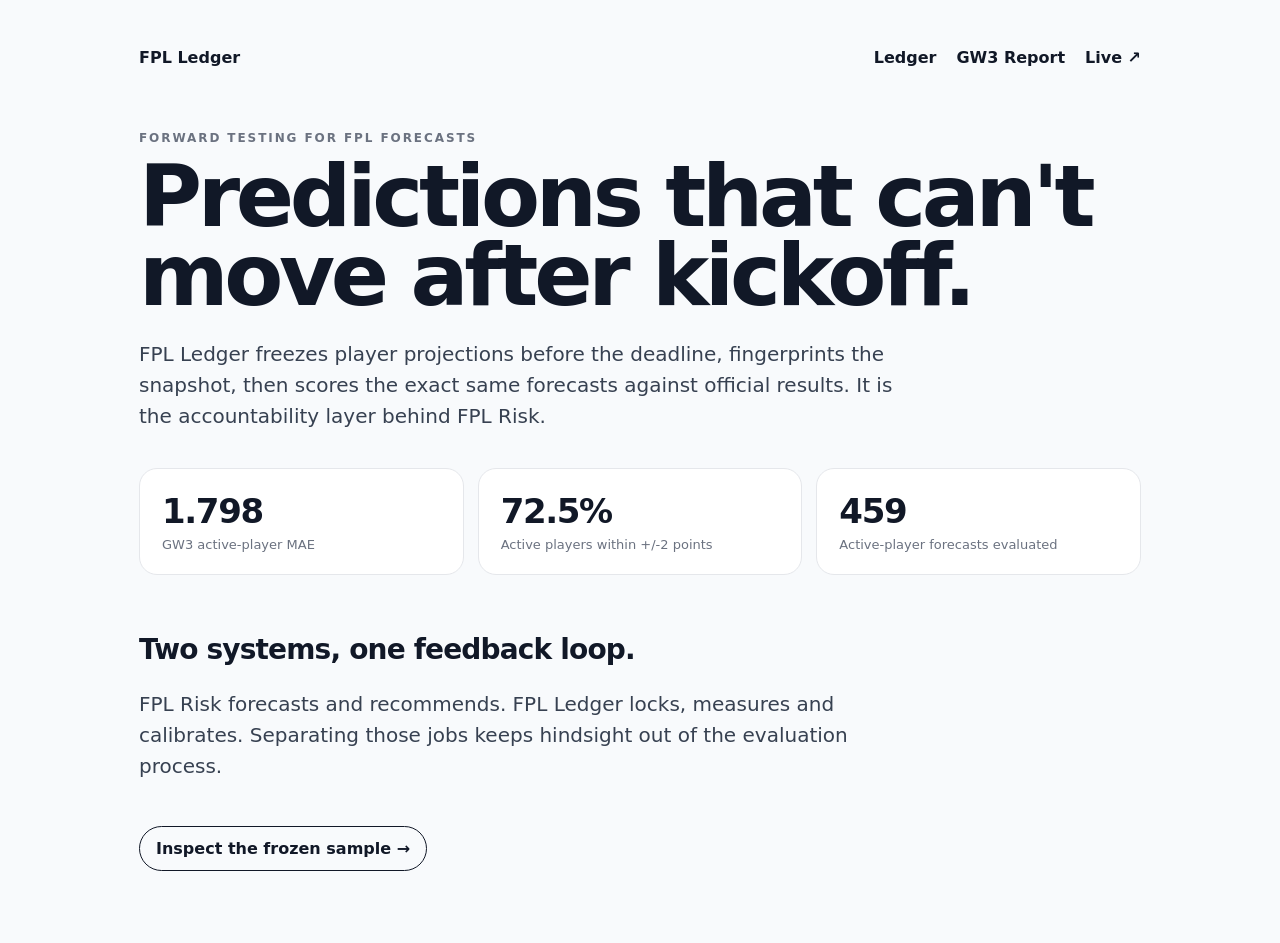
==== index.html @ c40e0dba "Upload FPL Ledger project files" ====
<!doctype html><html lang="en"><head><meta charset="utf-8"><meta name="viewport" content="width=device-width,initial-scale=1"><title>FPL Ledger</title><link rel="stylesheet" href="styles.css"></head><body><main class="wrap"><nav class="nav"><a href="index.html">FPL Ledger</a><div class="links"><a href="ledger.html">Ledger</a><a href="report.html">GW3 Report</a><a href="https://fpl-ledger-azure.vercel.app">Live ↗</a></div></nav><p class="eyebrow">Forward testing for FPL forecasts</p><h1>Predictions that can't move after kickoff.</h1><p class="lead">FPL Ledger freezes player projections before the deadline, fingerprints the snapshot, then scores the exact same forecasts against official results. It is the accountability layer behind FPL Risk.</p><div class="grid"><div class="card"><div class="metric">1.798</div><div class="label">GW3 active-player MAE</div></div><div class="card"><div class="metric">72.5%</div><div class="label">Active players within +/-2 points</div></div><div class="card"><div class="metric">459</div><div class="label">Active-player forecasts evaluated</div></div></div><section class="section"><h2>Two systems, one feedback loop.</h2><p class="lead">FPL Risk forecasts and recommends. FPL Ledger locks, measures and calibrates. Separating those jobs keeps hindsight out of the evaluation process.</p><a class="cta" href="ledger.html">Inspect the frozen sample →</a></section></main></body></html>
---- styles.css ----
:root{font-family:Inter,ui-sans-serif,system-ui,-apple-system,BlinkMacSystemFont,"Segoe UI",sans-serif;color:#111827;background:#f8fafc}*{box-sizing:border-box}body{margin:0}.wrap{max-width:1050px;margin:auto;padding:48px 24px 72px}.nav{display:flex;justify-content:space-between;align-items:center;margin-bottom:64px}.nav a{color:inherit;text-decoration:none;font-weight:700}.links{display:flex;gap:20px}.eyebrow{font-size:12px;letter-spacing:.16em;text-transform:uppercase;color:#6b7280;font-weight:800}h1{font-size:clamp(44px,8vw,86px);line-height:.92;letter-spacing:-.05em;margin:12px 0 24px}.lead{font-size:20px;line-height:1.55;max-width:780px;color:#374151}.grid{display:grid;grid-template-columns:repeat(3,1fr);gap:14px;margin:36px 0}.card{background:#fff;border:1px solid #e5e7eb;border-radius:18px;padding:22px}.metric{font-size:34px;font-weight:800;letter-spacing:-.04em}.label{font-size:13px;color:#6b7280;margin-top:6px}.section{margin-top:58px}h2{font-size:28px;letter-spacing:-.03em}table{width:100%;border-collapse:collapse;background:white;border:1px solid #e5e7eb;border-radius:16px;overflow:hidden}th,td{text-align:left;padding:13px 14px;border-bottom:1px solid #e5e7eb;font-size:14px}th{font-size:12px;text-transform:uppercase;letter-spacing:.08em;color:#6b7280}.pill{display:inline-block;padding:6px 10px;border-radius:999px;background:#eef2ff;font-size:12px;font-weight:700}.cta{display:inline-block;margin-top:24px;padding:12px 16px;border:1px solid #111827;border-radius:999px;color:#111827;text-decoration:none;font-weight:800}.note{color:#6b7280;font-size:13px;line-height:1.5}@media(max-width:720px){.grid{grid-template-columns:1fr}.nav{align-items:flex-start;gap:16px}.links{flex-wrap:wrap;justify-content:flex-end}table{display:block;overflow-x:auto}}
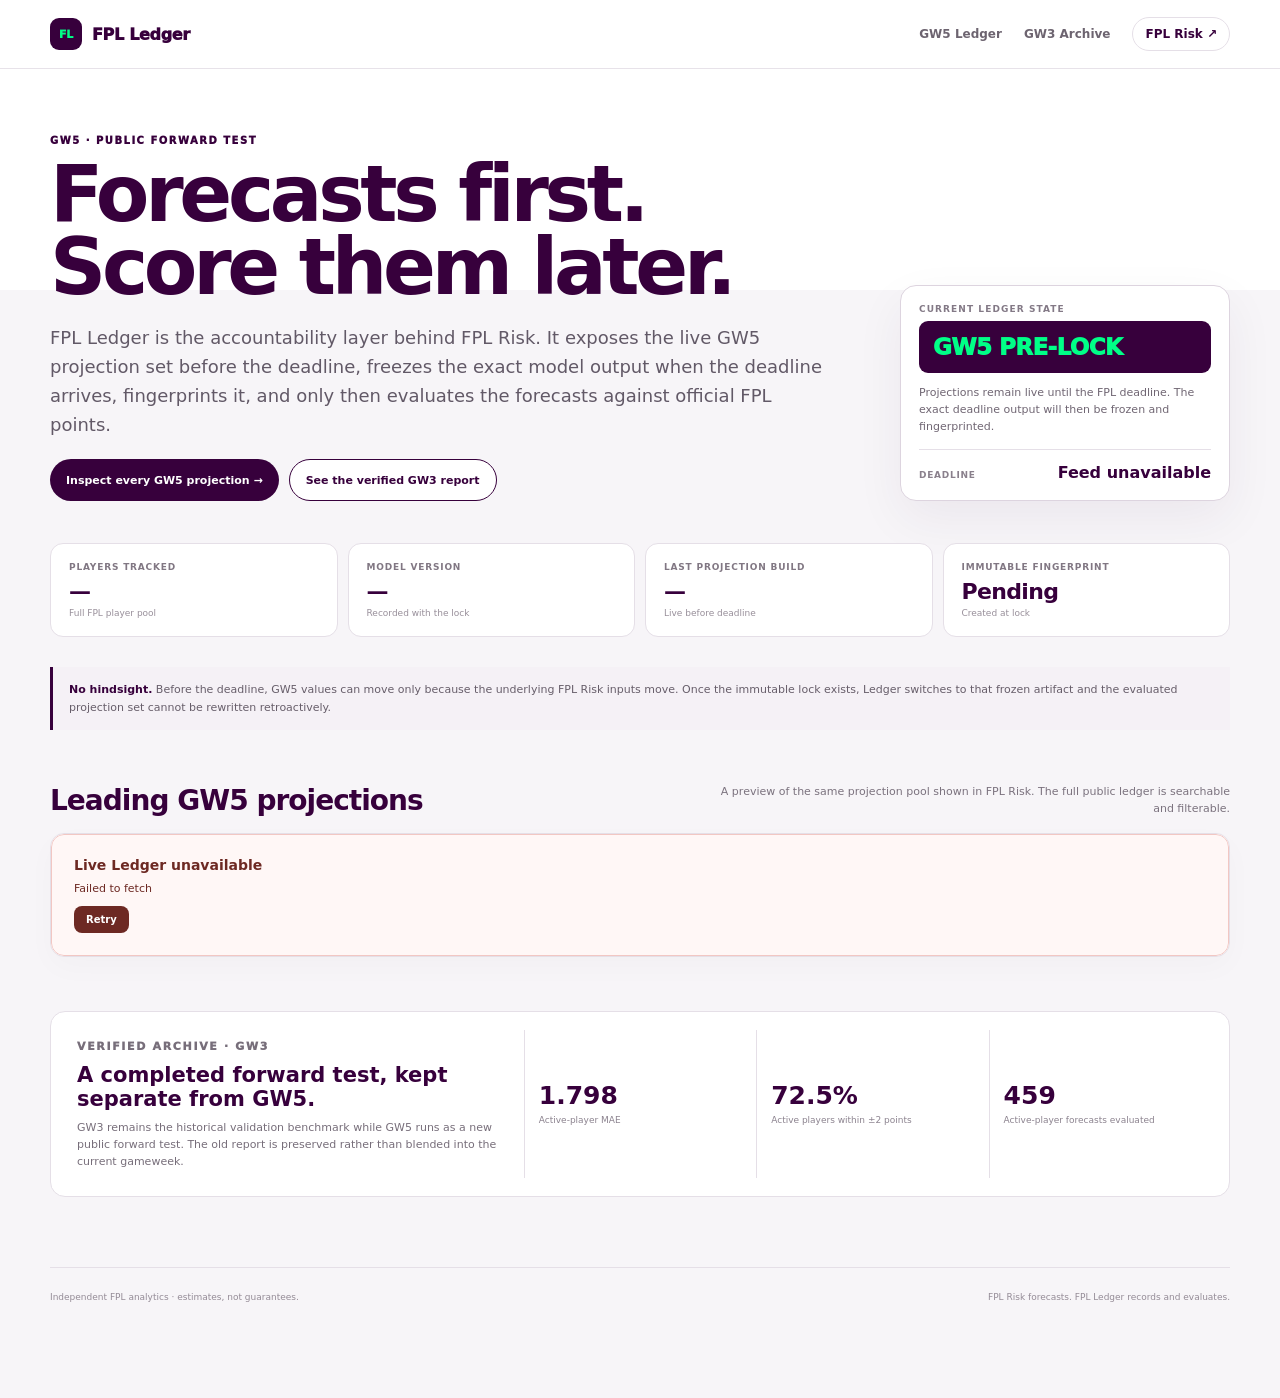
==== commit 62c6cfbb: "Convert Ledger landing page to GW5 pre-lock" ====
--- a/index.html
+++ b/index.html
@@ -1 +1,120 @@
-<!doctype html><html lang="en"><head><meta charset="utf-8"><meta name="viewport" content="width=device-width,initial-scale=1"><title>FPL Ledger</title><link rel="stylesheet" href="styles.css"></head><body><main class="wrap"><nav class="nav"><a href="index.html">FPL Ledger</a><div class="links"><a href="ledger.html">Ledger</a><a href="report.html">GW3 Report</a><a href="https://fpl-ledger-azure.vercel.app">Live ↗</a></div></nav><p class="eyebrow">Forward testing for FPL forecasts</p><h1>Predictions that can't move after kickoff.</h1><p class="lead">FPL Ledger freezes player projections before the deadline, fingerprints the snapshot, then scores the exact same forecasts against official results. It is the accountability layer behind FPL Risk.</p><div class="grid"><div class="card"><div class="metric">1.798</div><div class="label">GW3 active-player MAE</div></div><div class="card"><div class="metric">72.5%</div><div class="label">Active players within +/-2 points</div></div><div class="card"><div class="metric">459</div><div class="label">Active-player forecasts evaluated</div></div></div><section class="section"><h2>Two systems, one feedback loop.</h2><p class="lead">FPL Risk forecasts and recommends. FPL Ledger locks, measures and calibrates. Separating those jobs keeps hindsight out of the evaluation process.</p><a class="cta" href="ledger.html">Inspect the frozen sample →</a></section></main></body></html>
+<!doctype html>
+<html lang="en">
+<head>
+  <meta charset="utf-8">
+  <meta name="viewport" content="width=device-width,initial-scale=1">
+  <meta name="description" content="FPL Ledger freezes FPL Risk projections at the Gameweek deadline, then scores the exact same forecasts against official results.">
+  <title>FPL Ledger — GW5 Forward Test</title>
+  <link rel="stylesheet" href="styles.css">
+</head>
+<body>
+  <header class="navShell">
+    <nav class="nav">
+      <a class="brand" href="/"><span class="brandMark">FL</span><span>FPL Ledger</span></a>
+      <div class="links">
+        <a href="/ledger">GW5 Ledger</a>
+        <a href="/reports/gw3">GW3 Archive</a>
+        <a class="riskLink" href="https://fpl-risk-ui-refresh.vercel.app/">FPL Risk ↗</a>
+      </div>
+    </nav>
+  </header>
+
+  <main class="wrap">
+    <section class="hero">
+      <div>
+        <p class="eyebrow" data-ledger-eyebrow>GW5 · PUBLIC FORWARD TEST</p>
+        <h1>Forecasts first.<br>Score them later.</h1>
+        <p class="lead">FPL Ledger is the accountability layer behind FPL Risk. It exposes the live GW5 projection set before the deadline, freezes the exact model output when the deadline arrives, fingerprints it, and only then evaluates the forecasts against official FPL points.</p>
+        <div class="ctaRow">
+          <a class="cta" href="/ledger">Inspect every GW5 projection →</a>
+          <a class="cta secondary" href="/reports/gw3">See the verified GW3 report</a>
+        </div>
+      </div>
+      <aside class="statusCard">
+        <span class="statusLabel">Current ledger state</span>
+        <strong class="statusBadge" data-ledger-status data-tone="live">GW5 PRE-LOCK</strong>
+        <p data-ledger-detail>Projections remain live until the FPL deadline. The exact deadline output will then be frozen and fingerprinted.</p>
+        <div class="countdown"><span>Deadline</span><strong id="countdown">Loading…</strong></div>
+      </aside>
+    </section>
+
+    <section class="metricGrid" aria-label="GW5 ledger metadata">
+      <article class="metricCard"><span>Players tracked</span><strong id="player-count">—</strong><small>Full FPL player pool</small></article>
+      <article class="metricCard"><span>Model version</span><strong id="model-version">—</strong><small>Recorded with the lock</small></article>
+      <article class="metricCard"><span>Last projection build</span><strong id="generated-at">—</strong><small>Live before deadline</small></article>
+      <article class="metricCard"><span>Immutable fingerprint</span><strong id="fingerprint-state">Pending</strong><small id="fingerprint-note">Created at lock</small></article>
+    </section>
+
+    <div class="noteBox"><strong>No hindsight.</strong> Before the deadline, GW5 values can move only because the underlying FPL Risk inputs move. Once the immutable lock exists, Ledger switches to that frozen artifact and the evaluated projection set cannot be rewritten retroactively.</div>
+
+    <section class="section">
+      <div class="sectionHead">
+        <h2>Leading GW5 projections</h2>
+        <p>A preview of the same projection pool shown in FPL Risk. The full public ledger is searchable and filterable.</p>
+      </div>
+      <div id="preview" class="tableWrap"><div class="loading">Loading the live GW5 projection export…</div></div>
+    </section>
+
+    <section class="section">
+      <div class="archiveCard">
+        <div class="archiveIntro">
+          <p class="eyebrow">VERIFIED ARCHIVE · GW3</p>
+          <h3>A completed forward test, kept separate from GW5.</h3>
+          <p>GW3 remains the historical validation benchmark while GW5 runs as a new public forward test. The old report is preserved rather than blended into the current gameweek.</p>
+        </div>
+        <div class="archiveMetric"><strong>1.798</strong><span>Active-player MAE</span></div>
+        <div class="archiveMetric"><strong>72.5%</strong><span>Active players within ±2 points</span></div>
+        <div class="archiveMetric"><strong>459</strong><span>Active-player forecasts evaluated</span></div>
+      </div>
+    </section>
+
+    <footer class="footer"><span>Independent FPL analytics · estimates, not guarantees.</span><span>FPL Risk forecasts. FPL Ledger records and evaluates.</span></footer>
+  </main>
+
+  <script type="module">
+    import { escapeHtml, formatShortTime, loadCurrentLedger, one, setStatus, setText, timeUntil, topRows, renderError } from './app.js';
+
+    let currentDeadline = null;
+    let currentMode = 'prelock';
+
+    function renderCountdown() {
+      if (!currentDeadline) return;
+      const label = currentMode === 'locked' ? 'Locked' : timeUntil(currentDeadline);
+      setText('#countdown', label);
+    }
+
+    function projectionTable(rows) {
+      const body = rows.map((row) => `
+        <tr>
+          <td class="playerCell"><strong>${escapeHtml(row.name)}</strong><span>${escapeHtml(row.team)}</span></td>
+          <td>${escapeHtml(row.position)}</td>
+          <td>${escapeHtml(row.fixture)}</td>
+          <td class="xPts">${one(row.projected)}</td>
+          <td><span class="pill ${String(row.risk || '').toLowerCase()}">${escapeHtml(row.risk || '—')}</span></td>
+          <td>${escapeHtml(row.confidence || '—')}</td>
+          <td>${Math.round(Number(row.dataQuality || 0))}%</td>
+        </tr>`).join('');
+      return `<table><thead><tr><th>Player</th><th>Pos</th><th>Fixture</th><th>xPts</th><th>Risk</th><th>Confidence</th><th>Data quality</th></tr></thead><tbody>${body}</tbody></table>`;
+    }
+
+    try {
+      const ledger = await loadCurrentLedger();
+      const data = ledger.data;
+      currentMode = ledger.mode;
+      currentDeadline = data.deadlineTime;
+      setStatus(ledger.mode);
+      setText('#player-count', data.playerCount ?? data.rows?.length ?? '—');
+      setText('#model-version', data.modelVersion ?? '—');
+      setText('#generated-at', formatShortTime(data.generatedAt));
+      setText('#fingerprint-state', ledger.mode === 'locked' ? 'Locked' : 'Pending');
+      setText('#fingerprint-note', ledger.contentHash ? `${ledger.contentHash.slice(0, 12)}…` : 'Created at lock');
+      renderCountdown();
+      document.querySelector('#preview').innerHTML = projectionTable(topRows(data, 8));
+      setInterval(renderCountdown, 30000);
+    } catch (error) {
+      renderError('#preview', error instanceof Error ? error.message : 'Unknown data error');
+      setText('#countdown', 'Feed unavailable');
+    }
+  </script>
+</body>
+</html>
--- a/styles.css
+++ b/styles.css
@@ -1 +1 @@
-:root{font-family:Inter,ui-sans-serif,system-ui,-apple-system,BlinkMacSystemFont,"Segoe UI",sans-serif;color:#111827;background:#f8fafc}*{box-sizing:border-box}body{margin:0}.wrap{max-width:1050px;margin:auto;padding:48px 24px 72px}.nav{display:flex;justify-content:space-between;align-items:center;margin-bottom:64px}.nav a{color:inherit;text-decoration:none;font-weight:700}.links{display:flex;gap:20px}.eyebrow{font-size:12px;letter-spacing:.16em;text-transform:uppercase;color:#6b7280;font-weight:800}h1{font-size:clamp(44px,8vw,86px);line-height:.92;letter-spacing:-.05em;margin:12px 0 24px}.lead{font-size:20px;line-height:1.55;max-width:780px;color:#374151}.grid{display:grid;grid-template-columns:repeat(3,1fr);gap:14px;margin:36px 0}.card{background:#fff;border:1px solid #e5e7eb;border-radius:18px;padding:22px}.metric{font-size:34px;font-weight:800;letter-spacing:-.04em}.label{font-size:13px;color:#6b7280;margin-top:6px}.section{margin-top:58px}h2{font-size:28px;letter-spacing:-.03em}table{width:100%;border-collapse:collapse;background:white;border:1px solid #e5e7eb;border-radius:16px;overflow:hidden}th,td{text-align:left;padding:13px 14px;border-bottom:1px solid #e5e7eb;font-size:14px}th{font-size:12px;text-transform:uppercase;letter-spacing:.08em;color:#6b7280}.pill{display:inline-block;padding:6px 10px;border-radius:999px;background:#eef2ff;font-size:12px;font-weight:700}.cta{display:inline-block;margin-top:24px;padding:12px 16px;border:1px solid #111827;border-radius:999px;color:#111827;text-decoration:none;font-weight:800}.note{color:#6b7280;font-size:13px;line-height:1.5}@media(max-width:720px){.grid{grid-template-columns:1fr}.nav{align-items:flex-start;gap:16px}.links{flex-wrap:wrap;justify-content:flex-end}table{display:block;overflow-x:auto}}
+:root{font-family:Inter,ui-sans-serif,system-ui,-apple-system,BlinkMacSystemFont,"Segoe UI",sans-serif;color:#241c25;background:#f7f5f8;--ink:#241c25;--purple:#37003c;--green:#00ff87;--muted:#786f7b;--line:#e5dfe7;--soft:#f3eff5;--white:#fff;--danger:#b42318}*{box-sizing:border-box}html{scroll-behavior:smooth}body{margin:0;background:linear-gradient(180deg,#fff 0,#fff 290px,#f7f5f8 290px);color:var(--ink)}button,input,select{font:inherit}.wrap{width:min(1180px,calc(100% - 40px));margin:0 auto;padding:44px 0 72px}.navShell{position:sticky;top:0;z-index:20;border-bottom:1px solid rgba(229,223,231,.9);background:rgba(255,255,255,.92);backdrop-filter:blur(14px)}.nav{width:min(1180px,calc(100% - 40px));height:68px;margin:0 auto;display:flex;align-items:center;justify-content:space-between;gap:28px}.brand{display:flex;align-items:center;gap:10px;color:var(--purple);text-decoration:none;font-weight:950;letter-spacing:-.02em}.brandMark{display:grid;place-items:center;width:32px;height:32px;border-radius:9px;background:var(--purple);color:var(--green);font-size:11px;font-weight:950}.links{display:flex;align-items:center;gap:22px}.links a{color:#6d6470;text-decoration:none;font-size:12px;font-weight:800}.links a:hover{color:var(--purple)}.links .riskLink{padding:9px 12px;border:1px solid var(--line);border-radius:999px;color:var(--purple);background:#fff}.hero{display:grid;grid-template-columns:minmax(0,1fr) 330px;gap:42px;align-items:end;padding:22px 0 12px}.eyebrow{margin:0;color:var(--purple);font-size:10px;font-weight:950;letter-spacing:.15em;text-transform:uppercase}.hero h1,h1{margin:12px 0 18px;color:var(--purple);font-size:clamp(46px,7vw,78px);line-height:.94;letter-spacing:-.055em}.lead{max-width:780px;margin:0;color:#625967;font-size:18px;line-height:1.62}.statusCard{padding:18px;border:1px solid #ddd4df;border-radius:16px;background:#fff;box-shadow:0 18px 50px rgba(55,0,60,.06)}.statusLabel{display:block;margin-bottom:7px;color:#837986;font-size:9px;font-weight:900;letter-spacing:.12em;text-transform:uppercase}.statusBadge{display:block;padding:13px 14px;border-radius:9px;background:var(--purple);color:var(--green);font-size:23px;font-weight:950;letter-spacing:-.025em}.statusBadge[data-tone="pending"]{background:#fff3cd;color:#6d5100;border:1px solid #f1d77a}.statusBadge[data-tone="locked"]{background:var(--purple);color:#fff}.statusCard p{margin:11px 0 0;color:#706673;font-size:11px;line-height:1.55}.countdown{margin-top:14px;padding-top:13px;border-top:1px solid var(--line);display:flex;justify-content:space-between;gap:10px;align-items:baseline}.countdown span{font-size:9px;color:#8a808c;text-transform:uppercase;font-weight:850;letter-spacing:.08em}.countdown strong{color:var(--purple);font-size:16px}.metricGrid{display:grid;grid-template-columns:repeat(4,minmax(0,1fr));gap:10px;margin:30px 0}.metricCard{padding:18px;border:1px solid var(--line);border-radius:13px;background:#fff}.metricCard span{display:block;color:#817783;font-size:9px;font-weight:850;letter-spacing:.09em;text-transform:uppercase}.metricCard strong{display:block;margin-top:7px;color:var(--purple);font-size:22px;letter-spacing:-.03em}.metricCard small{display:block;margin-top:4px;color:#988f9a;font-size:9px}.section{margin-top:54px}.sectionHead{display:flex;align-items:end;justify-content:space-between;gap:20px;margin-bottom:16px}.sectionHead h2,.section h2{margin:0;color:var(--purple);font-size:28px;letter-spacing:-.035em}.sectionHead p{margin:0;max-width:520px;color:#7b727e;font-size:11px;line-height:1.5;text-align:right}.noteBox{margin:18px 0;padding:14px 16px;border-left:3px solid var(--purple);background:#f5f1f6;color:#675e6a;font-size:11px;line-height:1.6}.noteBox strong{color:var(--purple)}.tableWrap{overflow:auto;border:1px solid var(--line);border-radius:14px;background:#fff;box-shadow:0 10px 30px rgba(55,0,60,.025)}table{width:100%;border-collapse:collapse;min-width:820px}th,td{padding:12px 14px;border-bottom:1px solid #f0ebf1;text-align:left;font-size:12px;vertical-align:middle}th{position:sticky;top:0;z-index:1;background:#faf8fb;color:#7c727f;font-size:9px;font-weight:900;letter-spacing:.08em;text-transform:uppercase}tbody tr:last-child td{border-bottom:0}tbody tr:hover{background:#fcfbfc}.playerCell strong{display:block;color:#2e2530;font-size:12px}.playerCell span{display:block;margin-top:2px;color:#8d8490;font-size:9px}.xPts{color:var(--purple);font-size:18px;font-weight:950;letter-spacing:-.04em}.pill{display:inline-flex;align-items:center;min-height:24px;padding:0 9px;border-radius:999px;background:#f1edf3;color:var(--purple);font-size:9px;font-weight:850}.pill.low{background:#e9fff4;color:#006b3c}.pill.high{background:#fff0f0;color:#9f1d1d}.tools{display:flex;align-items:center;gap:8px;flex-wrap:wrap;margin:18px 0}.tools input,.tools select{height:40px;padding:0 12px;border:1px solid #d9d1db;border-radius:9px;background:#fff;color:#3c323f;outline:none}.tools input{min-width:260px;flex:1}.tools input:focus,.tools select:focus{border-color:var(--purple);box-shadow:0 0 0 3px rgba(55,0,60,.07)}.rowCount{margin-left:auto;color:#8a818c;font-size:10px;font-weight:800}.archiveCard{display:grid;grid-template-columns:1.1fr repeat(3,.55fr);gap:10px;align-items:stretch;padding:18px;border:1px solid var(--line);border-radius:15px;background:#fff}.archiveIntro{padding:8px}.archiveIntro .eyebrow{margin-bottom:8px}.archiveIntro h3{margin:0 0 8px;color:var(--purple);font-size:21px}.archiveIntro p{margin:0;color:#776e7a;font-size:11px;line-height:1.55}.archiveMetric{display:flex;flex-direction:column;justify-content:center;padding:14px;border-left:1px solid var(--line)}.archiveMetric strong{color:var(--purple);font-size:25px}.archiveMetric span{margin-top:4px;color:#8c838f;font-size:9px;line-height:1.35}.ctaRow{display:flex;gap:10px;flex-wrap:wrap;margin-top:20px}.cta{display:inline-flex;align-items:center;justify-content:center;min-height:42px;padding:0 16px;border-radius:999px;background:var(--purple);color:#fff;text-decoration:none;font-size:11px;font-weight:900}.cta.secondary{border:1px solid var(--purple);background:#fff;color:var(--purple)}.loading{padding:44px;text-align:center;color:#817783;font-size:12px}.errorBox{display:flex;flex-direction:column;align-items:flex-start;gap:8px;padding:22px;border:1px solid #f2c7c3;border-radius:13px;background:#fff7f6;color:#6d2923}.errorBox strong{font-size:14px}.errorBox span{font-size:11px;line-height:1.5}.errorBox button{padding:8px 12px;border:0;border-radius:8px;background:#6d2923;color:#fff;cursor:pointer;font-size:10px;font-weight:850}.integrity{display:flex;gap:14px;align-items:center;justify-content:space-between;margin-top:14px;padding:13px 15px;border:1px dashed #d9d0db;border-radius:11px;background:#fff;color:#746b77;font-size:10px}.integrity code{max-width:60%;overflow:hidden;text-overflow:ellipsis;white-space:nowrap;color:var(--purple);font-size:9px}.footer{margin-top:70px;padding:24px 0;border-top:1px solid var(--line);display:flex;justify-content:space-between;gap:20px;color:#948b96;font-size:9px}.footer a{color:#746b77}.reportHero{padding:26px 0 4px}.reportHero h1{font-size:clamp(44px,6vw,68px)}.reportGrid{display:grid;grid-template-columns:repeat(3,1fr);gap:10px;margin:28px 0}.reportCard{padding:20px;border:1px solid var(--line);border-radius:13px;background:#fff}.reportCard strong{display:block;color:var(--purple);font-size:30px}.reportCard span{display:block;margin-top:4px;color:#837a86;font-size:10px}.positive{color:#007844}.negative{color:#a02525}@media(max-width:900px){.hero{grid-template-columns:1fr}.statusCard{max-width:520px}.metricGrid{grid-template-columns:repeat(2,1fr)}.archiveCard{grid-template-columns:1fr 1fr}.archiveIntro{grid-column:1/-1}.archiveMetric{border-left:0;border-top:1px solid var(--line)}.archiveMetric:last-child{grid-column:1/-1}.reportGrid{grid-template-columns:1fr 1fr}}@media(max-width:650px){body{background:#f8f6f9}.wrap,.nav{width:min(100% - 28px,1180px)}.wrap{padding-top:30px}.nav{height:62px}.links a:not(.riskLink){display:none}.hero{padding-top:8px;gap:24px}.hero h1,h1{font-size:44px}.lead{font-size:15px}.metricGrid,.reportGrid{grid-template-columns:1fr 1fr}.metricCard strong{font-size:19px}.section{margin-top:42px}.sectionHead{align-items:flex-start;flex-direction:column}.sectionHead p{text-align:left}.tools{align-items:stretch}.tools input,.tools select{width:100%;min-width:0}.rowCount{width:100%;margin:2px 0 0}.archiveCard{grid-template-columns:1fr}.archiveIntro,.archiveMetric:last-child{grid-column:auto}.integrity{align-items:flex-start;flex-direction:column}.integrity code{max-width:100%;width:100%}.footer{flex-direction:column}.statusBadge{font-size:20px}}@media(prefers-reduced-motion:reduce){html{scroll-behavior:auto}}
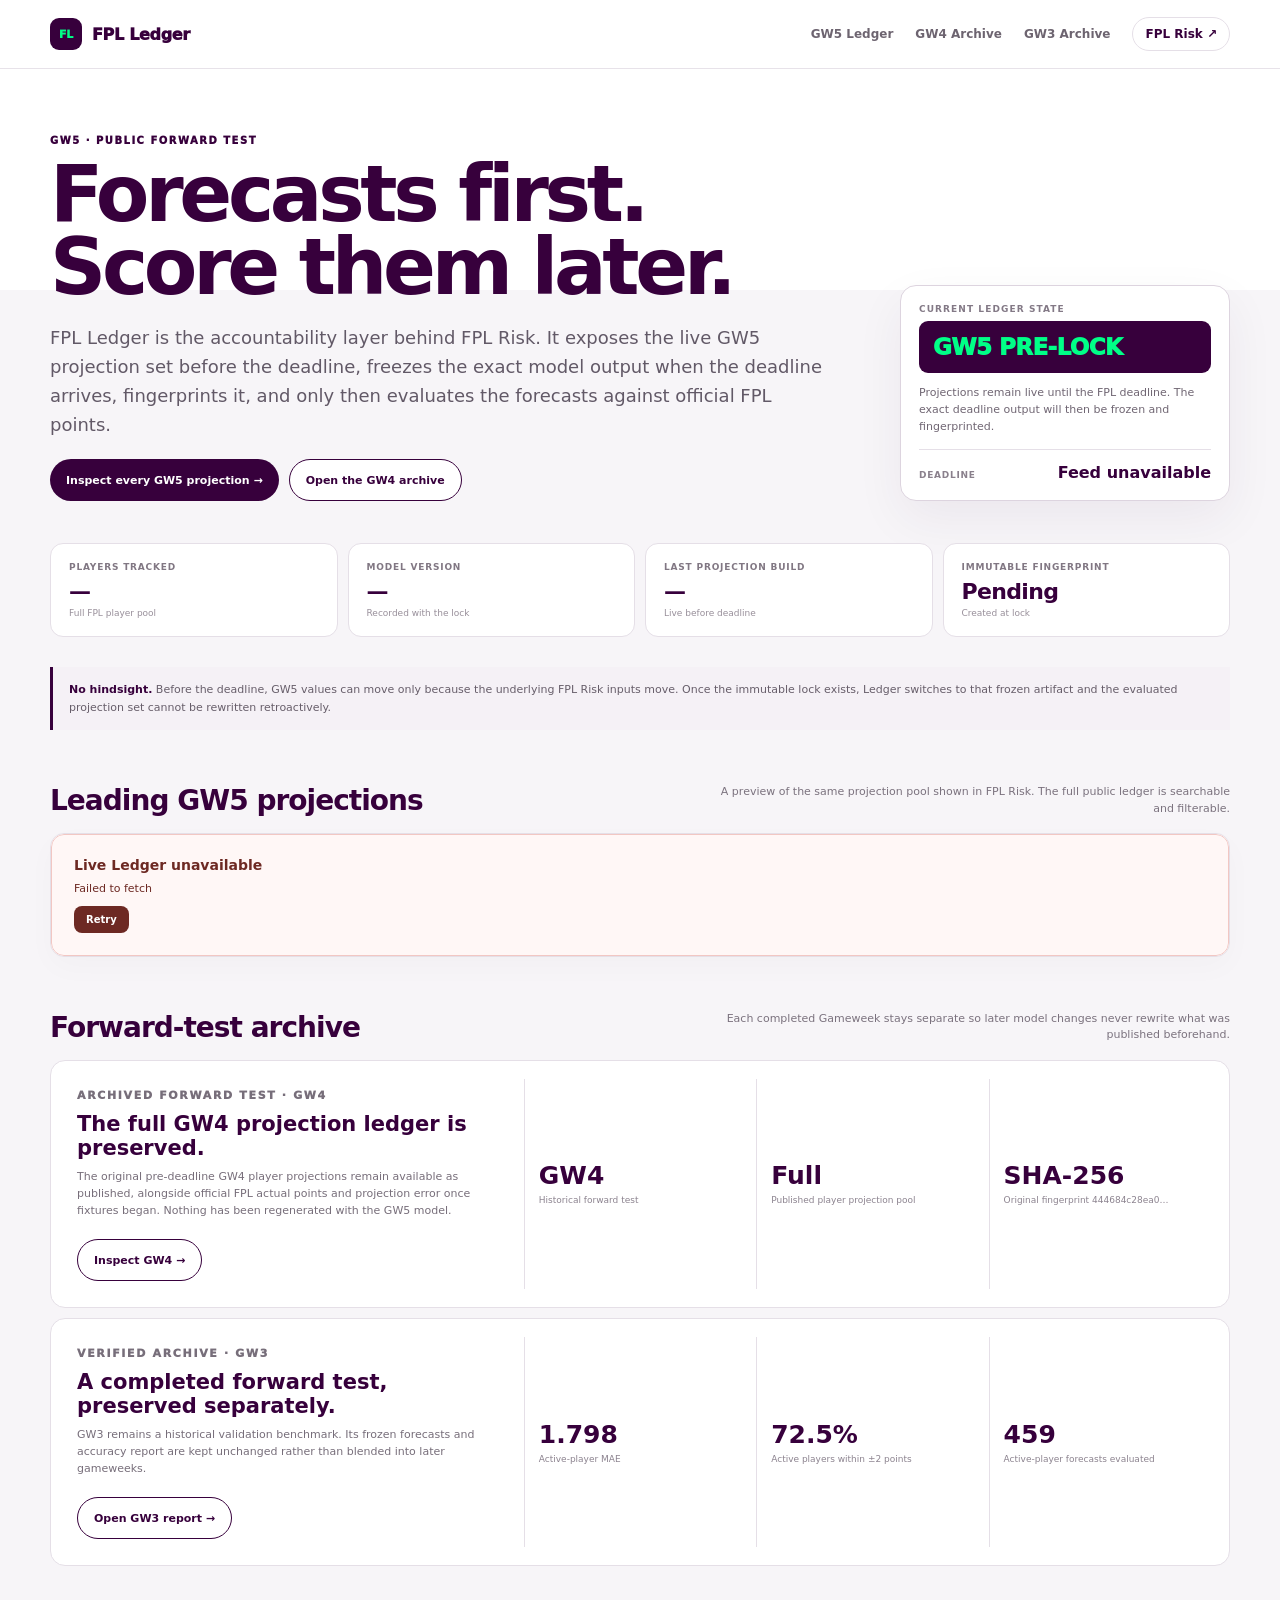
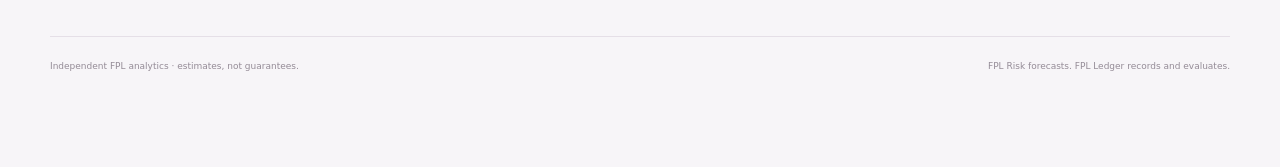
==== commit b733fca7: "Add GW4 to the Ledger archive" ====
--- a/index.html
+++ b/index.html
@@ -13,6 +13,7 @@
       <a class="brand" href="/"><span class="brandMark">FL</span><span>FPL Ledger</span></a>
       <div class="links">
         <a href="/ledger">GW5 Ledger</a>
+        <a href="/reports/gw4">GW4 Archive</a>
         <a href="/reports/gw3">GW3 Archive</a>
         <a class="riskLink" href="https://fpl-risk-ui-refresh.vercel.app/">FPL Risk ↗</a>
       </div>
@@ -27,7 +28,7 @@
         <p class="lead">FPL Ledger is the accountability layer behind FPL Risk. It exposes the live GW5 projection set before the deadline, freezes the exact model output when the deadline arrives, fingerprints it, and only then evaluates the forecasts against official FPL points.</p>
         <div class="ctaRow">
           <a class="cta" href="/ledger">Inspect every GW5 projection →</a>
-          <a class="cta secondary" href="/reports/gw3">See the verified GW3 report</a>
+          <a class="cta secondary" href="/reports/gw4">Open the GW4 archive</a>
         </div>
       </div>
       <aside class="statusCard">
@@ -56,11 +57,29 @@
     </section>
 
     <section class="section">
+      <div class="sectionHead">
+        <h2>Forward-test archive</h2>
+        <p>Each completed Gameweek stays separate so later model changes never rewrite what was published beforehand.</p>
+      </div>
+
       <div class="archiveCard">
         <div class="archiveIntro">
+          <p class="eyebrow">ARCHIVED FORWARD TEST · GW4</p>
+          <h3>The full GW4 projection ledger is preserved.</h3>
+          <p>The original pre-deadline GW4 player projections remain available as published, alongside official FPL actual points and projection error once fixtures began. Nothing has been regenerated with the GW5 model.</p>
+          <div class="ctaRow"><a class="cta secondary" href="/reports/gw4">Inspect GW4 →</a></div>
+        </div>
+        <div class="archiveMetric"><strong>GW4</strong><span>Historical forward test</span></div>
+        <div class="archiveMetric"><strong>Full</strong><span>Published player projection pool</span></div>
+        <div class="archiveMetric"><strong>SHA-256</strong><span>Original fingerprint 444684c28ea0…</span></div>
+      </div>
+
+      <div class="archiveCard" style="margin-top:10px">
+        <div class="archiveIntro">
           <p class="eyebrow">VERIFIED ARCHIVE · GW3</p>
-          <h3>A completed forward test, kept separate from GW5.</h3>
-          <p>GW3 remains the historical validation benchmark while GW5 runs as a new public forward test. The old report is preserved rather than blended into the current gameweek.</p>
+          <h3>A completed forward test, preserved separately.</h3>
+          <p>GW3 remains a historical validation benchmark. Its frozen forecasts and accuracy report are kept unchanged rather than blended into later gameweeks.</p>
+          <div class="ctaRow"><a class="cta secondary" href="/reports/gw3">Open GW3 report →</a></div>
         </div>
         <div class="archiveMetric"><strong>1.798</strong><span>Active-player MAE</span></div>
         <div class="archiveMetric"><strong>72.5%</strong><span>Active players within ±2 points</span></div>
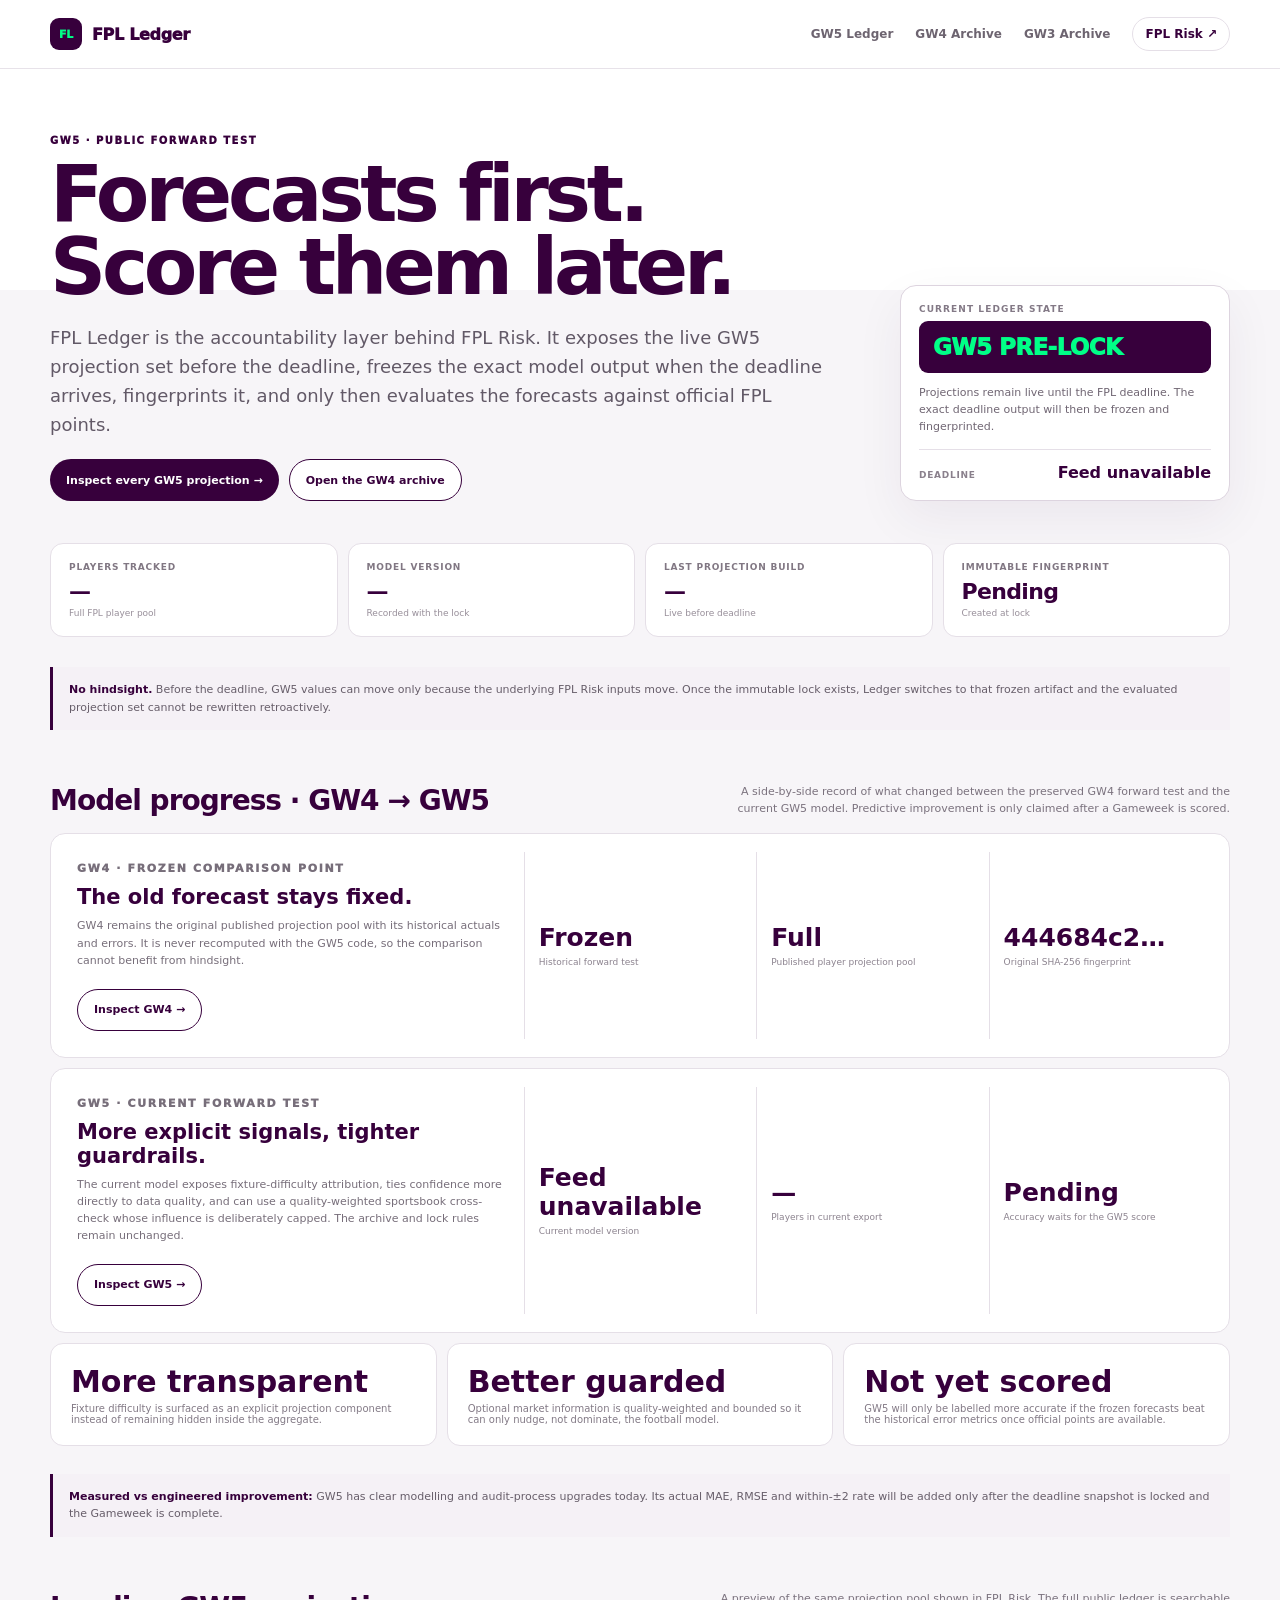
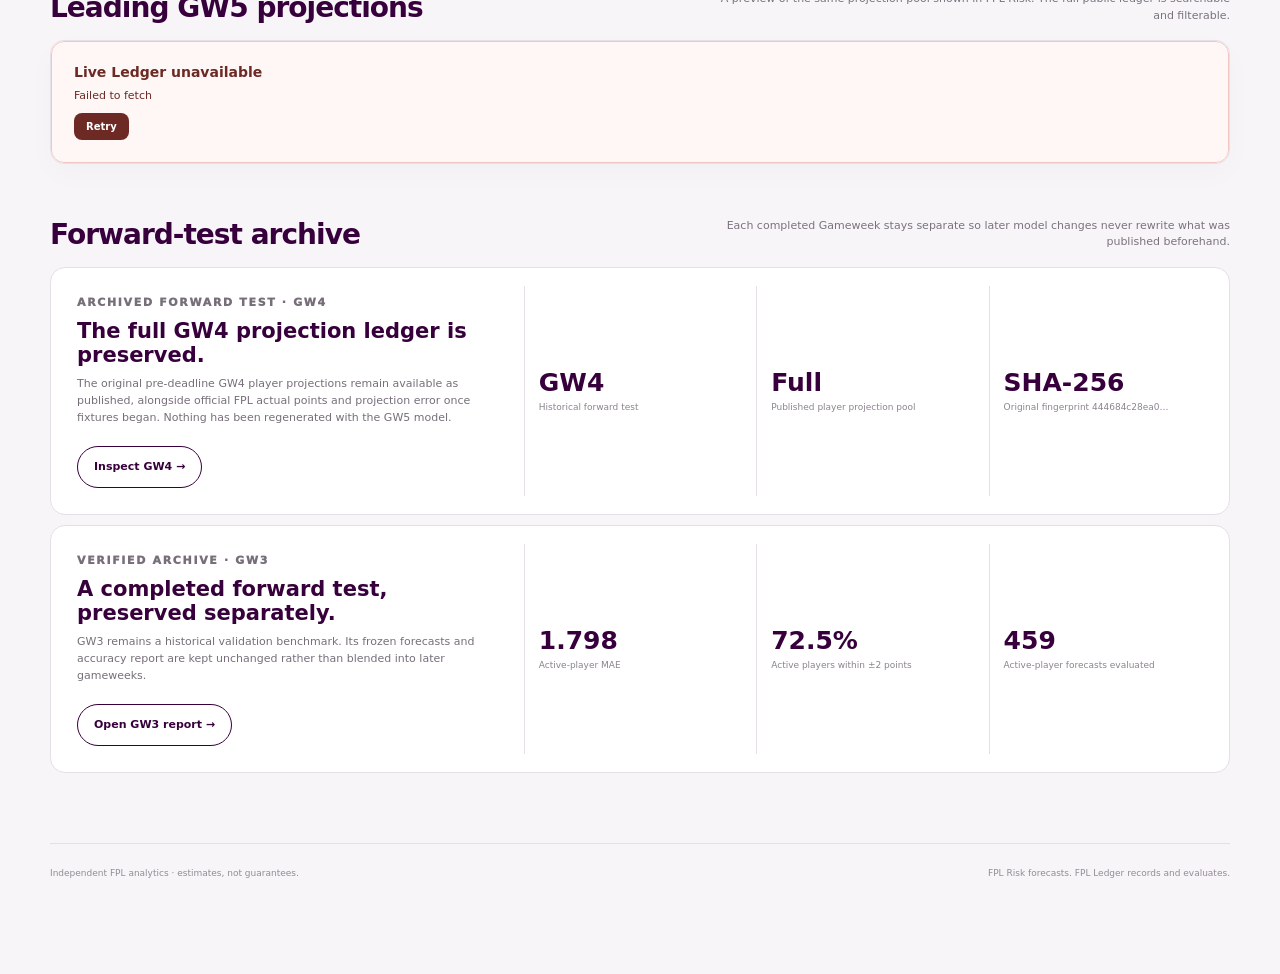
==== commit 7007dab9: "Show GW4 to GW5 model progress on the Ledger" ====
--- a/index.html
+++ b/index.html
@@ -47,6 +47,45 @@
     </section>
 
     <div class="noteBox"><strong>No hindsight.</strong> Before the deadline, GW5 values can move only because the underlying FPL Risk inputs move. Once the immutable lock exists, Ledger switches to that frozen artifact and the evaluated projection set cannot be rewritten retroactively.</div>
+
+    <section class="section">
+      <div class="sectionHead">
+        <h2>Model progress · GW4 → GW5</h2>
+        <p>A side-by-side record of what changed between the preserved GW4 forward test and the current GW5 model. Predictive improvement is only claimed after a Gameweek is scored.</p>
+      </div>
+
+      <div class="archiveCard">
+        <div class="archiveIntro">
+          <p class="eyebrow">GW4 · FROZEN COMPARISON POINT</p>
+          <h3>The old forecast stays fixed.</h3>
+          <p>GW4 remains the original published projection pool with its historical actuals and errors. It is never recomputed with the GW5 code, so the comparison cannot benefit from hindsight.</p>
+          <div class="ctaRow"><a class="cta secondary" href="/reports/gw4">Inspect GW4 →</a></div>
+        </div>
+        <div class="archiveMetric"><strong>Frozen</strong><span>Historical forward test</span></div>
+        <div class="archiveMetric"><strong>Full</strong><span>Published player projection pool</span></div>
+        <div class="archiveMetric"><strong>444684c2…</strong><span>Original SHA-256 fingerprint</span></div>
+      </div>
+
+      <div class="archiveCard" style="margin-top:10px">
+        <div class="archiveIntro">
+          <p class="eyebrow">GW5 · CURRENT FORWARD TEST</p>
+          <h3>More explicit signals, tighter guardrails.</h3>
+          <p>The current model exposes fixture-difficulty attribution, ties confidence more directly to data quality, and can use a quality-weighted sportsbook cross-check whose influence is deliberately capped. The archive and lock rules remain unchanged.</p>
+          <div class="ctaRow"><a class="cta secondary" href="/ledger">Inspect GW5 →</a></div>
+        </div>
+        <div class="archiveMetric"><strong id="progress-model-version">—</strong><span>Current model version</span></div>
+        <div class="archiveMetric"><strong id="progress-player-count">—</strong><span>Players in current export</span></div>
+        <div class="archiveMetric"><strong>Pending</strong><span>Accuracy waits for the GW5 score</span></div>
+      </div>
+
+      <div class="reportGrid" style="margin-top:10px">
+        <article class="reportCard"><strong class="positive">More transparent</strong><span>Fixture difficulty is surfaced as an explicit projection component instead of remaining hidden inside the aggregate.</span></article>
+        <article class="reportCard"><strong class="positive">Better guarded</strong><span>Optional market information is quality-weighted and bounded so it can only nudge, not dominate, the football model.</span></article>
+        <article class="reportCard"><strong>Not yet scored</strong><span>GW5 will only be labelled more accurate if the frozen forecasts beat the historical error metrics once official points are available.</span></article>
+      </div>
+
+      <div class="noteBox"><strong>Measured vs engineered improvement:</strong> GW5 has clear modelling and audit-process upgrades today. Its actual MAE, RMSE and within-±2 rate will be added only after the deadline snapshot is locked and the Gameweek is complete.</div>
+    </section>
 
     <section class="section">
       <div class="sectionHead">
@@ -127,12 +166,16 @@
       setText('#generated-at', formatShortTime(data.generatedAt));
       setText('#fingerprint-state', ledger.mode === 'locked' ? 'Locked' : 'Pending');
       setText('#fingerprint-note', ledger.contentHash ? `${ledger.contentHash.slice(0, 12)}…` : 'Created at lock');
+      setText('#progress-model-version', data.modelVersion ?? '—');
+      setText('#progress-player-count', data.playerCount ?? data.rows?.length ?? '—');
       renderCountdown();
       document.querySelector('#preview').innerHTML = projectionTable(topRows(data, 8));
       setInterval(renderCountdown, 30000);
     } catch (error) {
       renderError('#preview', error instanceof Error ? error.message : 'Unknown data error');
       setText('#countdown', 'Feed unavailable');
+      setText('#progress-model-version', 'Feed unavailable');
+      setText('#progress-player-count', '—');
     }
   </script>
 </body>
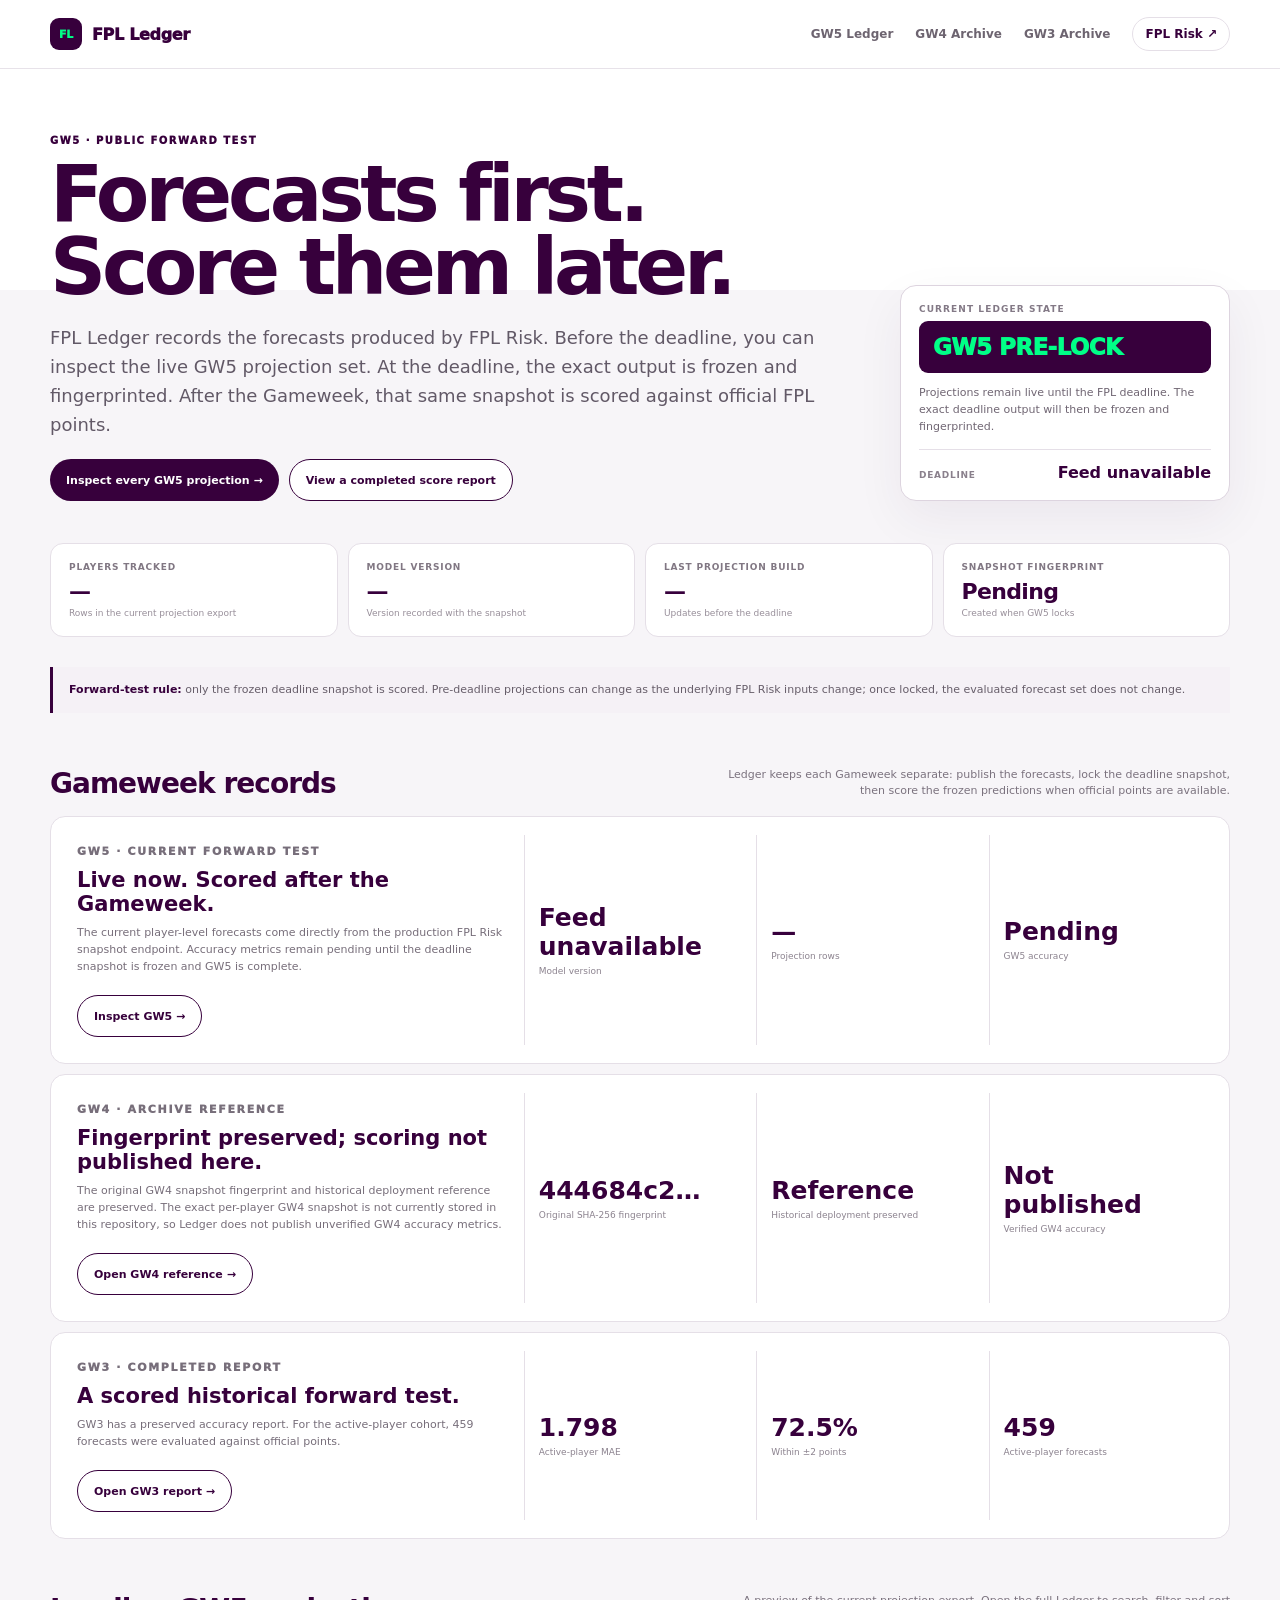
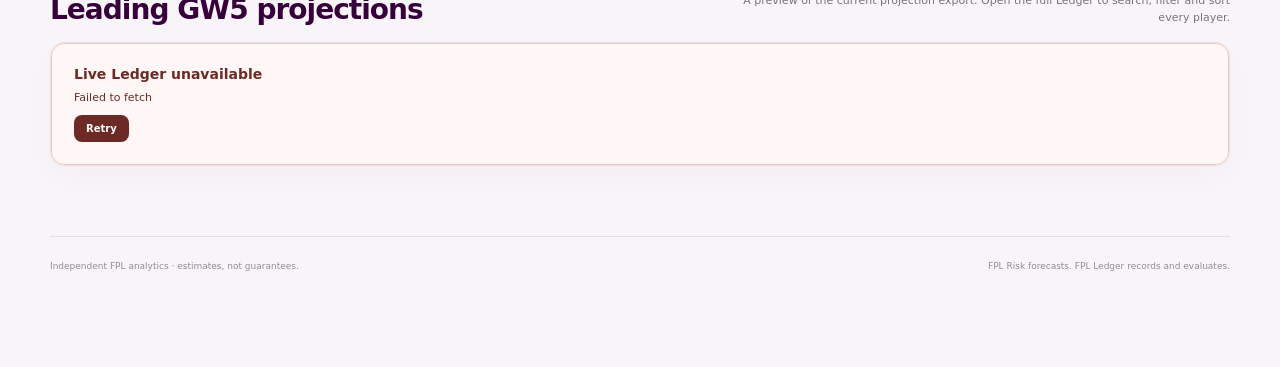
==== commit e6ced290: "Polish Ledger copy for launch" ====
--- a/index.html
+++ b/index.html
@@ -3,7 +3,7 @@
 <head>
   <meta charset="utf-8">
   <meta name="viewport" content="width=device-width,initial-scale=1">
-  <meta name="description" content="FPL Ledger freezes FPL Risk projections at the Gameweek deadline, then scores the exact same forecasts against official results.">
+  <meta name="description" content="FPL Ledger publishes FPL Risk projections before the Gameweek deadline, freezes the deadline snapshot, and scores that same snapshot against official FPL points.">
   <title>FPL Ledger — GW5 Forward Test</title>
   <link rel="stylesheet" href="styles.css">
 </head>
@@ -25,10 +25,10 @@
       <div>
         <p class="eyebrow" data-ledger-eyebrow>GW5 · PUBLIC FORWARD TEST</p>
         <h1>Forecasts first.<br>Score them later.</h1>
-        <p class="lead">FPL Ledger is the accountability layer behind FPL Risk. It exposes the live GW5 projection set before the deadline, freezes the exact model output when the deadline arrives, fingerprints it, and only then evaluates the forecasts against official FPL points.</p>
+        <p class="lead">FPL Ledger records the forecasts produced by FPL Risk. Before the deadline, you can inspect the live GW5 projection set. At the deadline, the exact output is frozen and fingerprinted. After the Gameweek, that same snapshot is scored against official FPL points.</p>
         <div class="ctaRow">
           <a class="cta" href="/ledger">Inspect every GW5 projection →</a>
-          <a class="cta secondary" href="/reports/gw4">Open the GW4 archive</a>
+          <a class="cta secondary" href="/reports/gw3">View a completed score report</a>
         </div>
       </div>
       <aside class="statusCard">
@@ -40,90 +40,63 @@
     </section>
 
     <section class="metricGrid" aria-label="GW5 ledger metadata">
-      <article class="metricCard"><span>Players tracked</span><strong id="player-count">—</strong><small>Full FPL player pool</small></article>
-      <article class="metricCard"><span>Model version</span><strong id="model-version">—</strong><small>Recorded with the lock</small></article>
-      <article class="metricCard"><span>Last projection build</span><strong id="generated-at">—</strong><small>Live before deadline</small></article>
-      <article class="metricCard"><span>Immutable fingerprint</span><strong id="fingerprint-state">Pending</strong><small id="fingerprint-note">Created at lock</small></article>
+      <article class="metricCard"><span>Players tracked</span><strong id="player-count">—</strong><small>Rows in the current projection export</small></article>
+      <article class="metricCard"><span>Model version</span><strong id="model-version">—</strong><small>Version recorded with the snapshot</small></article>
+      <article class="metricCard"><span>Last projection build</span><strong id="generated-at">—</strong><small>Updates before the deadline</small></article>
+      <article class="metricCard"><span>Snapshot fingerprint</span><strong id="fingerprint-state">Pending</strong><small id="fingerprint-note">Created when GW5 locks</small></article>
     </section>
 
-    <div class="noteBox"><strong>No hindsight.</strong> Before the deadline, GW5 values can move only because the underlying FPL Risk inputs move. Once the immutable lock exists, Ledger switches to that frozen artifact and the evaluated projection set cannot be rewritten retroactively.</div>
+    <div class="noteBox"><strong>Forward-test rule:</strong> only the frozen deadline snapshot is scored. Pre-deadline projections can change as the underlying FPL Risk inputs change; once locked, the evaluated forecast set does not change.</div>
 
     <section class="section">
       <div class="sectionHead">
-        <h2>Model progress · GW4 → GW5</h2>
-        <p>A side-by-side record of what changed between the preserved GW4 forward test and the current GW5 model. Predictive improvement is only claimed after a Gameweek is scored.</p>
+        <h2>Gameweek records</h2>
+        <p>Ledger keeps each Gameweek separate: publish the forecasts, lock the deadline snapshot, then score the frozen predictions when official points are available.</p>
       </div>
 
       <div class="archiveCard">
         <div class="archiveIntro">
-          <p class="eyebrow">GW4 · FROZEN COMPARISON POINT</p>
-          <h3>The old forecast stays fixed.</h3>
-          <p>GW4 remains the original published projection pool with its historical actuals and errors. It is never recomputed with the GW5 code, so the comparison cannot benefit from hindsight.</p>
-          <div class="ctaRow"><a class="cta secondary" href="/reports/gw4">Inspect GW4 →</a></div>
+          <p class="eyebrow">GW5 · CURRENT FORWARD TEST</p>
+          <h3>Live now. Scored after the Gameweek.</h3>
+          <p>The current player-level forecasts come directly from the production FPL Risk snapshot endpoint. Accuracy metrics remain pending until the deadline snapshot is frozen and GW5 is complete.</p>
+          <div class="ctaRow"><a class="cta secondary" href="/ledger">Inspect GW5 →</a></div>
         </div>
-        <div class="archiveMetric"><strong>Frozen</strong><span>Historical forward test</span></div>
-        <div class="archiveMetric"><strong>Full</strong><span>Published player projection pool</span></div>
-        <div class="archiveMetric"><strong>444684c2…</strong><span>Original SHA-256 fingerprint</span></div>
+        <div class="archiveMetric"><strong id="progress-model-version">—</strong><span>Model version</span></div>
+        <div class="archiveMetric"><strong id="progress-player-count">—</strong><span>Projection rows</span></div>
+        <div class="archiveMetric"><strong>Pending</strong><span>GW5 accuracy</span></div>
       </div>
 
       <div class="archiveCard" style="margin-top:10px">
         <div class="archiveIntro">
-          <p class="eyebrow">GW5 · CURRENT FORWARD TEST</p>
-          <h3>More explicit signals, tighter guardrails.</h3>
-          <p>The current model exposes fixture-difficulty attribution, ties confidence more directly to data quality, and can use a quality-weighted sportsbook cross-check whose influence is deliberately capped. The archive and lock rules remain unchanged.</p>
-          <div class="ctaRow"><a class="cta secondary" href="/ledger">Inspect GW5 →</a></div>
+          <p class="eyebrow">GW4 · ARCHIVE REFERENCE</p>
+          <h3>Fingerprint preserved; scoring not published here.</h3>
+          <p>The original GW4 snapshot fingerprint and historical deployment reference are preserved. The exact per-player GW4 snapshot is not currently stored in this repository, so Ledger does not publish unverified GW4 accuracy metrics.</p>
+          <div class="ctaRow"><a class="cta secondary" href="/reports/gw4">Open GW4 reference →</a></div>
         </div>
-        <div class="archiveMetric"><strong id="progress-model-version">—</strong><span>Current model version</span></div>
-        <div class="archiveMetric"><strong id="progress-player-count">—</strong><span>Players in current export</span></div>
-        <div class="archiveMetric"><strong>Pending</strong><span>Accuracy waits for the GW5 score</span></div>
+        <div class="archiveMetric"><strong>444684c2…</strong><span>Original SHA-256 fingerprint</span></div>
+        <div class="archiveMetric"><strong>Reference</strong><span>Historical deployment preserved</span></div>
+        <div class="archiveMetric"><strong>Not published</strong><span>Verified GW4 accuracy</span></div>
       </div>
 
-      <div class="reportGrid" style="margin-top:10px">
-        <article class="reportCard"><strong class="positive">More transparent</strong><span>Fixture difficulty is surfaced as an explicit projection component instead of remaining hidden inside the aggregate.</span></article>
-        <article class="reportCard"><strong class="positive">Better guarded</strong><span>Optional market information is quality-weighted and bounded so it can only nudge, not dominate, the football model.</span></article>
-        <article class="reportCard"><strong>Not yet scored</strong><span>GW5 will only be labelled more accurate if the frozen forecasts beat the historical error metrics once official points are available.</span></article>
+      <div class="archiveCard" style="margin-top:10px">
+        <div class="archiveIntro">
+          <p class="eyebrow">GW3 · COMPLETED REPORT</p>
+          <h3>A scored historical forward test.</h3>
+          <p>GW3 has a preserved accuracy report. For the active-player cohort, 459 forecasts were evaluated against official points.</p>
+          <div class="ctaRow"><a class="cta secondary" href="/reports/gw3">Open GW3 report →</a></div>
+        </div>
+        <div class="archiveMetric"><strong>1.798</strong><span>Active-player MAE</span></div>
+        <div class="archiveMetric"><strong>72.5%</strong><span>Within ±2 points</span></div>
+        <div class="archiveMetric"><strong>459</strong><span>Active-player forecasts</span></div>
       </div>
-
-      <div class="noteBox"><strong>Measured vs engineered improvement:</strong> GW5 has clear modelling and audit-process upgrades today. Its actual MAE, RMSE and within-±2 rate will be added only after the deadline snapshot is locked and the Gameweek is complete.</div>
     </section>
 
     <section class="section">
       <div class="sectionHead">
         <h2>Leading GW5 projections</h2>
-        <p>A preview of the same projection pool shown in FPL Risk. The full public ledger is searchable and filterable.</p>
+        <p>A preview of the current projection export. Open the full Ledger to search, filter and sort every player.</p>
       </div>
       <div id="preview" class="tableWrap"><div class="loading">Loading the live GW5 projection export…</div></div>
-    </section>
-
-    <section class="section">
-      <div class="sectionHead">
-        <h2>Forward-test archive</h2>
-        <p>Each completed Gameweek stays separate so later model changes never rewrite what was published beforehand.</p>
-      </div>
-
-      <div class="archiveCard">
-        <div class="archiveIntro">
-          <p class="eyebrow">ARCHIVED FORWARD TEST · GW4</p>
-          <h3>The full GW4 projection ledger is preserved.</h3>
-          <p>The original pre-deadline GW4 player projections remain available as published, alongside official FPL actual points and projection error once fixtures began. Nothing has been regenerated with the GW5 model.</p>
-          <div class="ctaRow"><a class="cta secondary" href="/reports/gw4">Inspect GW4 →</a></div>
-        </div>
-        <div class="archiveMetric"><strong>GW4</strong><span>Historical forward test</span></div>
-        <div class="archiveMetric"><strong>Full</strong><span>Published player projection pool</span></div>
-        <div class="archiveMetric"><strong>SHA-256</strong><span>Original fingerprint 444684c28ea0…</span></div>
-      </div>
-
-      <div class="archiveCard" style="margin-top:10px">
-        <div class="archiveIntro">
-          <p class="eyebrow">VERIFIED ARCHIVE · GW3</p>
-          <h3>A completed forward test, preserved separately.</h3>
-          <p>GW3 remains a historical validation benchmark. Its frozen forecasts and accuracy report are kept unchanged rather than blended into later gameweeks.</p>
-          <div class="ctaRow"><a class="cta secondary" href="/reports/gw3">Open GW3 report →</a></div>
-        </div>
-        <div class="archiveMetric"><strong>1.798</strong><span>Active-player MAE</span></div>
-        <div class="archiveMetric"><strong>72.5%</strong><span>Active players within ±2 points</span></div>
-        <div class="archiveMetric"><strong>459</strong><span>Active-player forecasts evaluated</span></div>
-      </div>
     </section>
 
     <footer class="footer"><span>Independent FPL analytics · estimates, not guarantees.</span><span>FPL Risk forecasts. FPL Ledger records and evaluates.</span></footer>
@@ -165,7 +138,7 @@
       setText('#model-version', data.modelVersion ?? '—');
       setText('#generated-at', formatShortTime(data.generatedAt));
       setText('#fingerprint-state', ledger.mode === 'locked' ? 'Locked' : 'Pending');
-      setText('#fingerprint-note', ledger.contentHash ? `${ledger.contentHash.slice(0, 12)}…` : 'Created at lock');
+      setText('#fingerprint-note', ledger.contentHash ? `${ledger.contentHash.slice(0, 12)}…` : 'Created when GW5 locks');
       setText('#progress-model-version', data.modelVersion ?? '—');
       setText('#progress-player-count', data.playerCount ?? data.rows?.length ?? '—');
       renderCountdown();
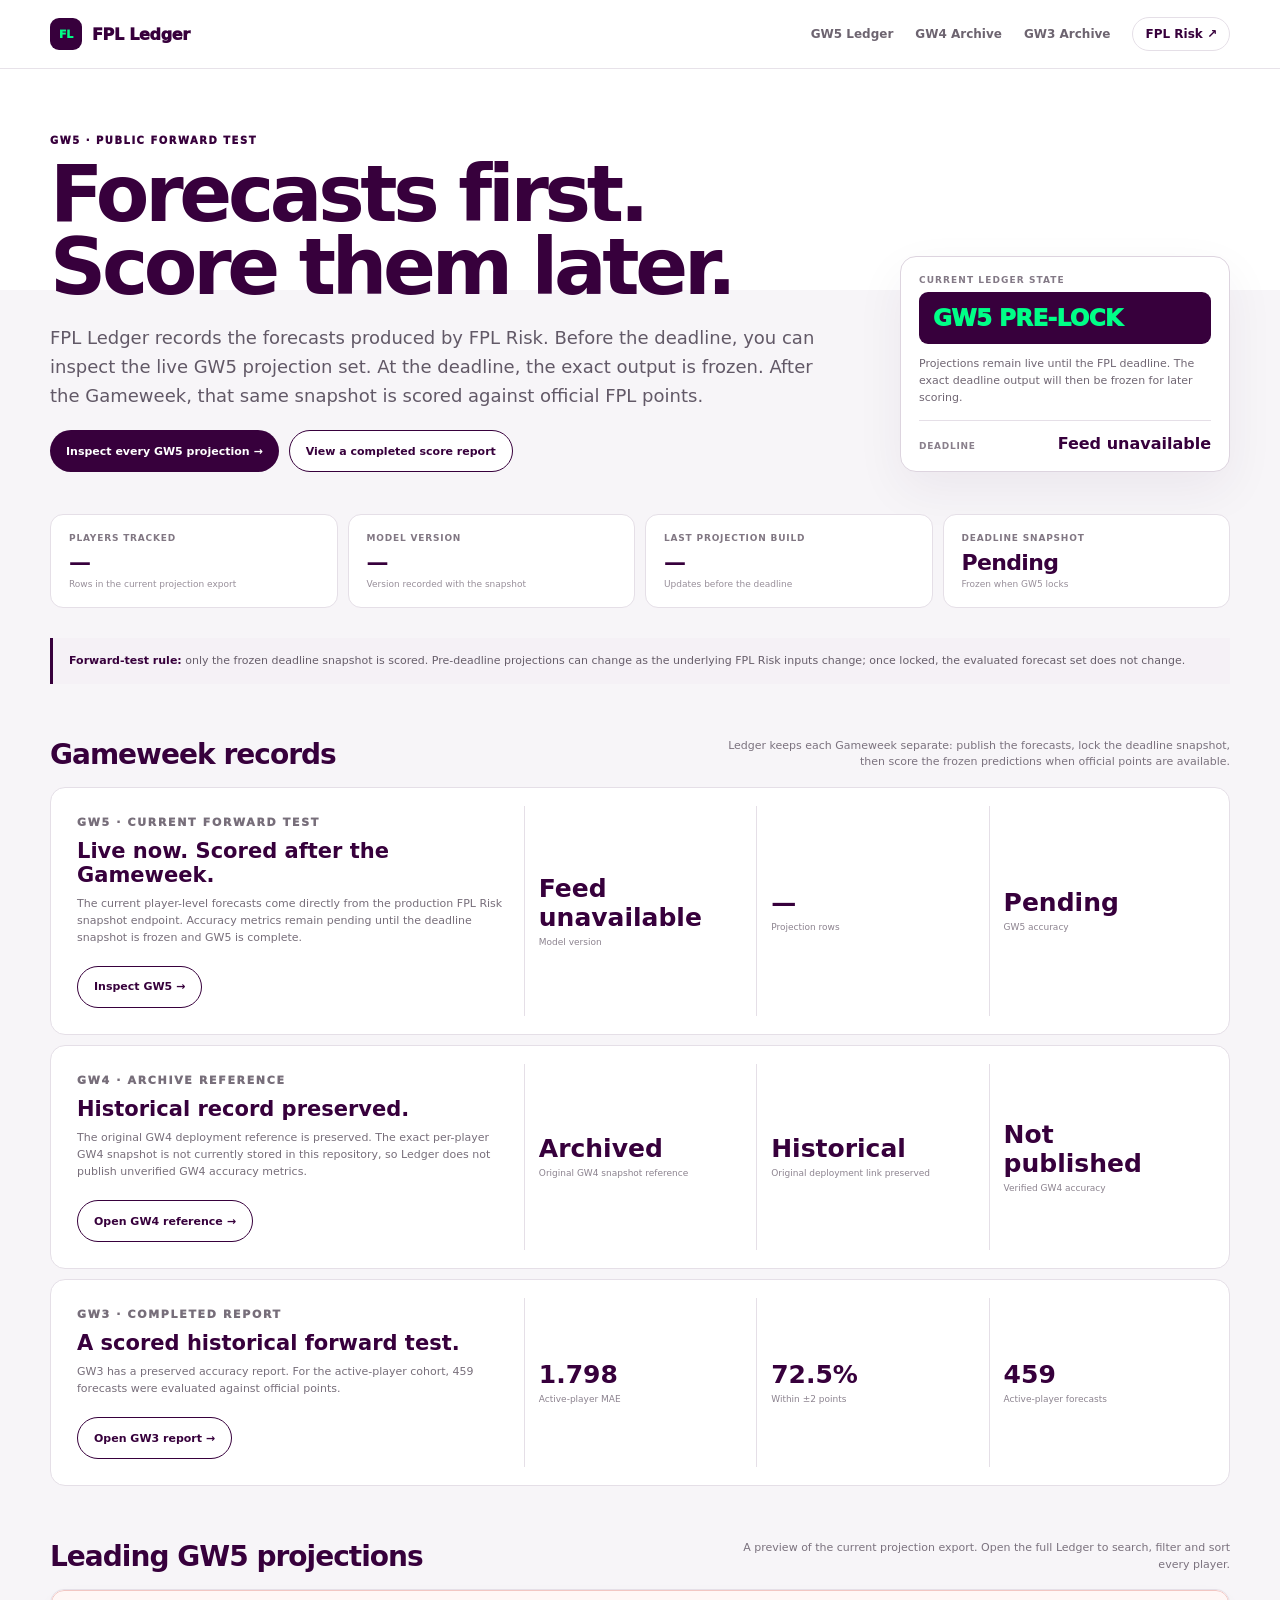
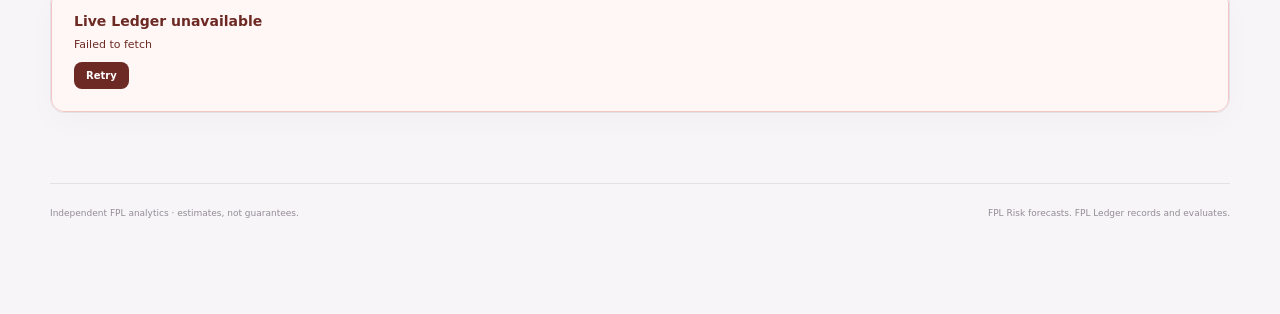
==== commit dd9a4300: "Remove technical hash from Ledger launch UI" ====
--- a/index.html
+++ b/index.html
@@ -25,7 +25,7 @@
       <div>
         <p class="eyebrow" data-ledger-eyebrow>GW5 · PUBLIC FORWARD TEST</p>
         <h1>Forecasts first.<br>Score them later.</h1>
-        <p class="lead">FPL Ledger records the forecasts produced by FPL Risk. Before the deadline, you can inspect the live GW5 projection set. At the deadline, the exact output is frozen and fingerprinted. After the Gameweek, that same snapshot is scored against official FPL points.</p>
+        <p class="lead">FPL Ledger records the forecasts produced by FPL Risk. Before the deadline, you can inspect the live GW5 projection set. At the deadline, the exact output is frozen. After the Gameweek, that same snapshot is scored against official FPL points.</p>
         <div class="ctaRow">
           <a class="cta" href="/ledger">Inspect every GW5 projection →</a>
           <a class="cta secondary" href="/reports/gw3">View a completed score report</a>
@@ -34,7 +34,7 @@
       <aside class="statusCard">
         <span class="statusLabel">Current ledger state</span>
         <strong class="statusBadge" data-ledger-status data-tone="live">GW5 PRE-LOCK</strong>
-        <p data-ledger-detail>Projections remain live until the FPL deadline. The exact deadline output will then be frozen and fingerprinted.</p>
+        <p data-ledger-detail>Projections remain live until the FPL deadline. The exact deadline output will then be frozen for later scoring.</p>
         <div class="countdown"><span>Deadline</span><strong id="countdown">Loading…</strong></div>
       </aside>
     </section>
@@ -43,7 +43,7 @@
       <article class="metricCard"><span>Players tracked</span><strong id="player-count">—</strong><small>Rows in the current projection export</small></article>
       <article class="metricCard"><span>Model version</span><strong id="model-version">—</strong><small>Version recorded with the snapshot</small></article>
       <article class="metricCard"><span>Last projection build</span><strong id="generated-at">—</strong><small>Updates before the deadline</small></article>
-      <article class="metricCard"><span>Snapshot fingerprint</span><strong id="fingerprint-state">Pending</strong><small id="fingerprint-note">Created when GW5 locks</small></article>
+      <article class="metricCard"><span>Deadline snapshot</span><strong id="fingerprint-state">Pending</strong><small id="fingerprint-note">Frozen when GW5 locks</small></article>
     </section>
 
     <div class="noteBox"><strong>Forward-test rule:</strong> only the frozen deadline snapshot is scored. Pre-deadline projections can change as the underlying FPL Risk inputs change; once locked, the evaluated forecast set does not change.</div>
@@ -69,12 +69,12 @@
       <div class="archiveCard" style="margin-top:10px">
         <div class="archiveIntro">
           <p class="eyebrow">GW4 · ARCHIVE REFERENCE</p>
-          <h3>Fingerprint preserved; scoring not published here.</h3>
-          <p>The original GW4 snapshot fingerprint and historical deployment reference are preserved. The exact per-player GW4 snapshot is not currently stored in this repository, so Ledger does not publish unverified GW4 accuracy metrics.</p>
+          <h3>Historical record preserved.</h3>
+          <p>The original GW4 deployment reference is preserved. The exact per-player GW4 snapshot is not currently stored in this repository, so Ledger does not publish unverified GW4 accuracy metrics.</p>
           <div class="ctaRow"><a class="cta secondary" href="/reports/gw4">Open GW4 reference →</a></div>
         </div>
-        <div class="archiveMetric"><strong>444684c2…</strong><span>Original SHA-256 fingerprint</span></div>
-        <div class="archiveMetric"><strong>Reference</strong><span>Historical deployment preserved</span></div>
+        <div class="archiveMetric"><strong>Archived</strong><span>Original GW4 snapshot reference</span></div>
+        <div class="archiveMetric"><strong>Historical</strong><span>Original deployment link preserved</span></div>
         <div class="archiveMetric"><strong>Not published</strong><span>Verified GW4 accuracy</span></div>
       </div>
 
@@ -138,7 +138,7 @@
       setText('#model-version', data.modelVersion ?? '—');
       setText('#generated-at', formatShortTime(data.generatedAt));
       setText('#fingerprint-state', ledger.mode === 'locked' ? 'Locked' : 'Pending');
-      setText('#fingerprint-note', ledger.contentHash ? `${ledger.contentHash.slice(0, 12)}…` : 'Created when GW5 locks');
+      setText('#fingerprint-note', ledger.mode === 'locked' ? 'Frozen deadline record' : 'Frozen when GW5 locks');
       setText('#progress-model-version', data.modelVersion ?? '—');
       setText('#progress-player-count', data.playerCount ?? data.rows?.length ?? '—');
       renderCountdown();
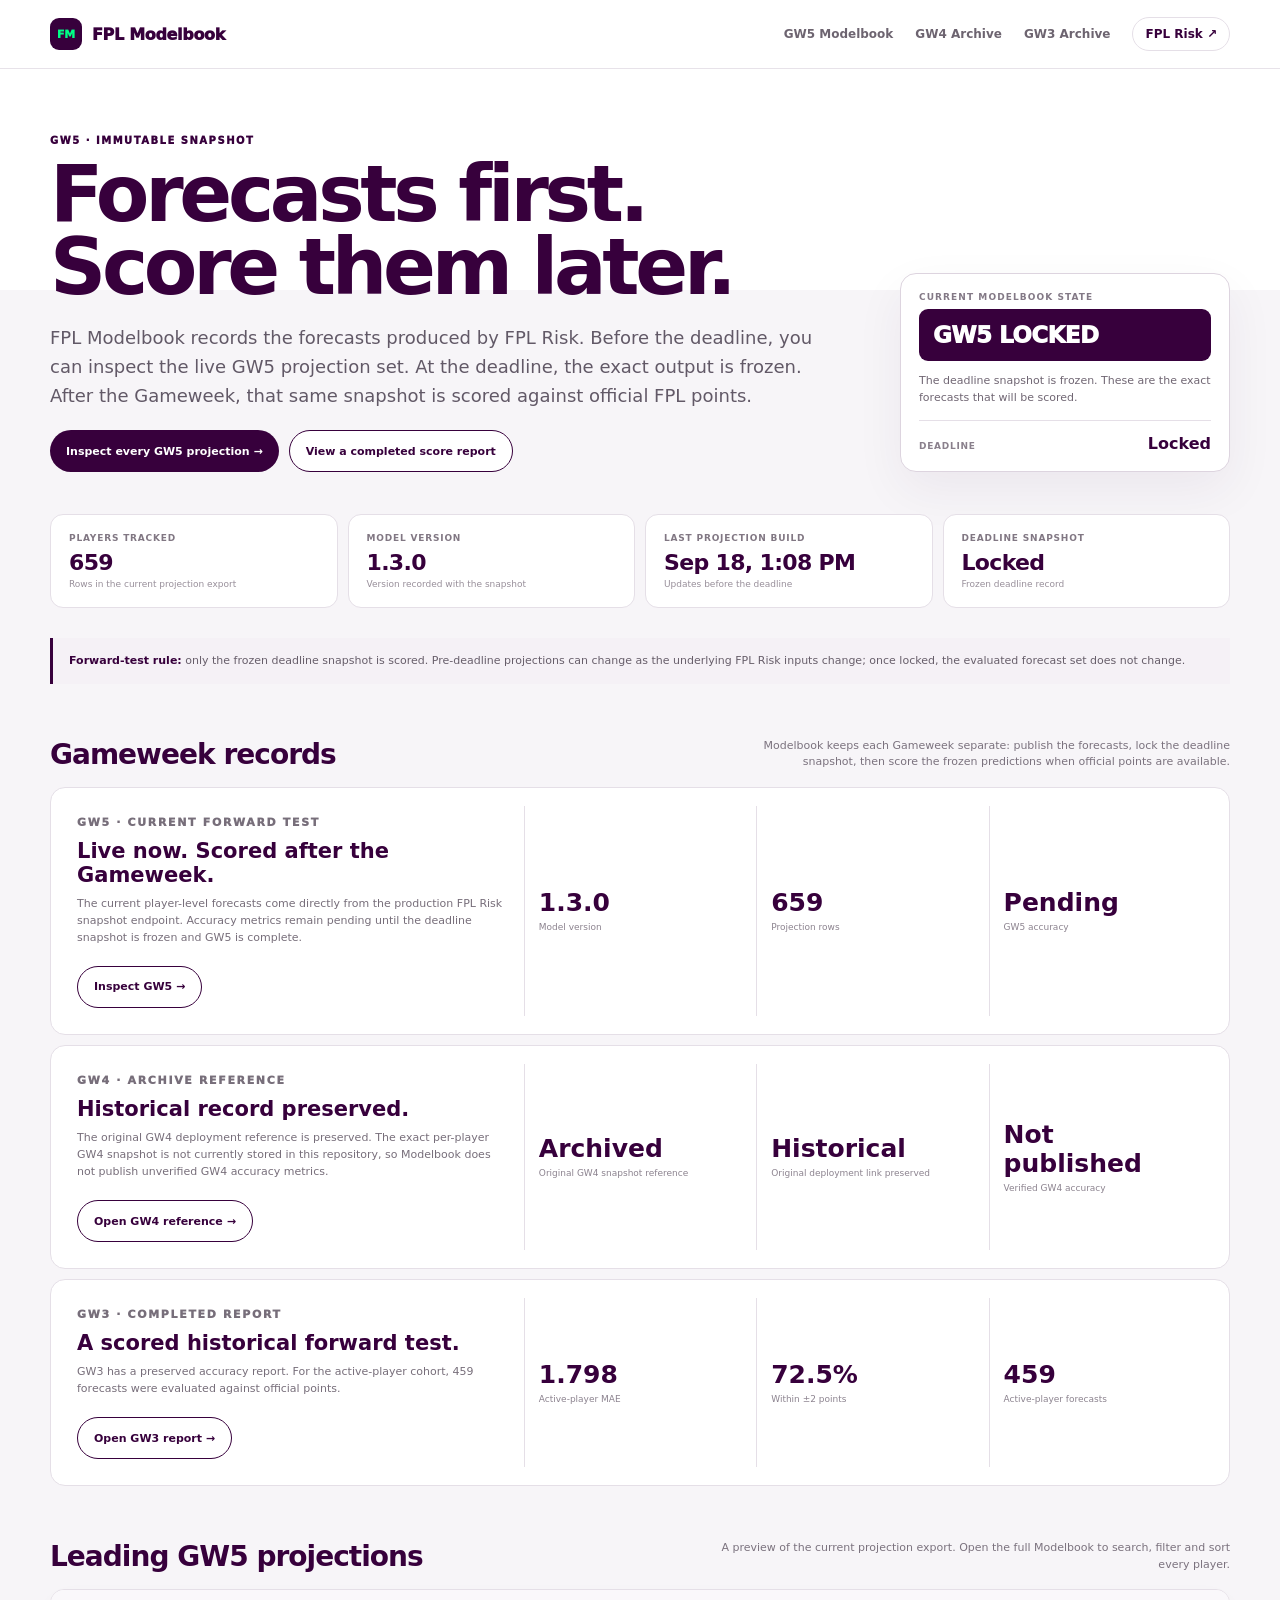
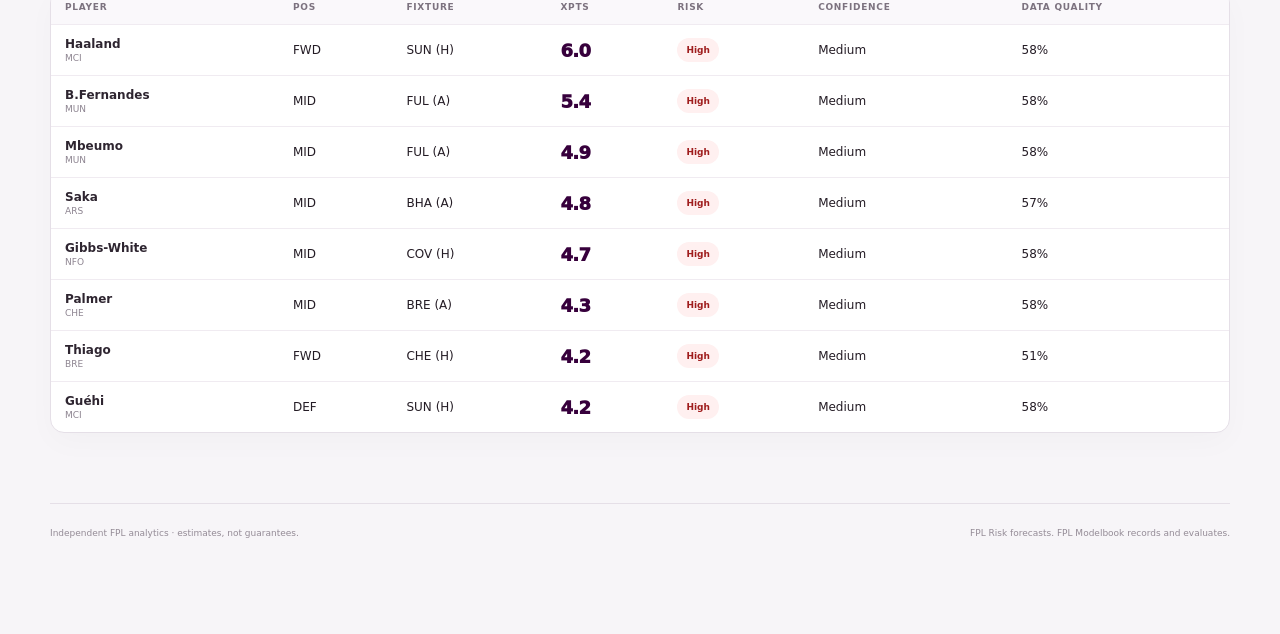
==== commit 032ff3d0: "Rename public overview to FPL Modelbook" ====
--- a/index.html
+++ b/index.html
@@ -3,16 +3,16 @@
 <head>
   <meta charset="utf-8">
   <meta name="viewport" content="width=device-width,initial-scale=1">
-  <meta name="description" content="FPL Ledger publishes FPL Risk projections before the Gameweek deadline, freezes the deadline snapshot, and scores that same snapshot against official FPL points.">
-  <title>FPL Ledger — GW5 Forward Test</title>
+  <meta name="description" content="FPL Modelbook publishes FPL Risk projections before the Gameweek deadline, freezes the deadline snapshot, and scores that same snapshot against official FPL points.">
+  <title>FPL Modelbook — GW5 Forward Test</title>
   <link rel="stylesheet" href="styles.css">
 </head>
 <body>
   <header class="navShell">
     <nav class="nav">
-      <a class="brand" href="/"><span class="brandMark">FL</span><span>FPL Ledger</span></a>
+      <a class="brand" href="/"><span class="brandMark">FM</span><span>FPL Modelbook</span></a>
       <div class="links">
-        <a href="/ledger">GW5 Ledger</a>
+        <a href="/modelbook">GW5 Modelbook</a>
         <a href="/reports/gw4">GW4 Archive</a>
         <a href="/reports/gw3">GW3 Archive</a>
         <a class="riskLink" href="https://fpl-risk-ui-refresh.vercel.app/">FPL Risk ↗</a>
@@ -25,21 +25,21 @@
       <div>
         <p class="eyebrow" data-ledger-eyebrow>GW5 · PUBLIC FORWARD TEST</p>
         <h1>Forecasts first.<br>Score them later.</h1>
-        <p class="lead">FPL Ledger records the forecasts produced by FPL Risk. Before the deadline, you can inspect the live GW5 projection set. At the deadline, the exact output is frozen. After the Gameweek, that same snapshot is scored against official FPL points.</p>
+        <p class="lead">FPL Modelbook records the forecasts produced by FPL Risk. Before the deadline, you can inspect the live GW5 projection set. At the deadline, the exact output is frozen. After the Gameweek, that same snapshot is scored against official FPL points.</p>
         <div class="ctaRow">
-          <a class="cta" href="/ledger">Inspect every GW5 projection →</a>
+          <a class="cta" href="/modelbook">Inspect every GW5 projection →</a>
           <a class="cta secondary" href="/reports/gw3">View a completed score report</a>
         </div>
       </div>
       <aside class="statusCard">
-        <span class="statusLabel">Current ledger state</span>
+        <span class="statusLabel">Current Modelbook state</span>
         <strong class="statusBadge" data-ledger-status data-tone="live">GW5 PRE-LOCK</strong>
         <p data-ledger-detail>Projections remain live until the FPL deadline. The exact deadline output will then be frozen for later scoring.</p>
         <div class="countdown"><span>Deadline</span><strong id="countdown">Loading…</strong></div>
       </aside>
     </section>
 
-    <section class="metricGrid" aria-label="GW5 ledger metadata">
+    <section class="metricGrid" aria-label="GW5 Modelbook metadata">
       <article class="metricCard"><span>Players tracked</span><strong id="player-count">—</strong><small>Rows in the current projection export</small></article>
       <article class="metricCard"><span>Model version</span><strong id="model-version">—</strong><small>Version recorded with the snapshot</small></article>
       <article class="metricCard"><span>Last projection build</span><strong id="generated-at">—</strong><small>Updates before the deadline</small></article>
@@ -51,7 +51,7 @@
     <section class="section">
       <div class="sectionHead">
         <h2>Gameweek records</h2>
-        <p>Ledger keeps each Gameweek separate: publish the forecasts, lock the deadline snapshot, then score the frozen predictions when official points are available.</p>
+        <p>Modelbook keeps each Gameweek separate: publish the forecasts, lock the deadline snapshot, then score the frozen predictions when official points are available.</p>
       </div>
 
       <div class="archiveCard">
@@ -59,7 +59,7 @@
           <p class="eyebrow">GW5 · CURRENT FORWARD TEST</p>
           <h3>Live now. Scored after the Gameweek.</h3>
           <p>The current player-level forecasts come directly from the production FPL Risk snapshot endpoint. Accuracy metrics remain pending until the deadline snapshot is frozen and GW5 is complete.</p>
-          <div class="ctaRow"><a class="cta secondary" href="/ledger">Inspect GW5 →</a></div>
+          <div class="ctaRow"><a class="cta secondary" href="/modelbook">Inspect GW5 →</a></div>
         </div>
         <div class="archiveMetric"><strong id="progress-model-version">—</strong><span>Model version</span></div>
         <div class="archiveMetric"><strong id="progress-player-count">—</strong><span>Projection rows</span></div>
@@ -70,7 +70,7 @@
         <div class="archiveIntro">
           <p class="eyebrow">GW4 · ARCHIVE REFERENCE</p>
           <h3>Historical record preserved.</h3>
-          <p>The original GW4 deployment reference is preserved. The exact per-player GW4 snapshot is not currently stored in this repository, so Ledger does not publish unverified GW4 accuracy metrics.</p>
+          <p>The original GW4 deployment reference is preserved. The exact per-player GW4 snapshot is not currently stored in this repository, so Modelbook does not publish unverified GW4 accuracy metrics.</p>
           <div class="ctaRow"><a class="cta secondary" href="/reports/gw4">Open GW4 reference →</a></div>
         </div>
         <div class="archiveMetric"><strong>Archived</strong><span>Original GW4 snapshot reference</span></div>
@@ -94,12 +94,12 @@
     <section class="section">
       <div class="sectionHead">
         <h2>Leading GW5 projections</h2>
-        <p>A preview of the current projection export. Open the full Ledger to search, filter and sort every player.</p>
+        <p>A preview of the current projection export. Open the full Modelbook to search, filter and sort every player.</p>
       </div>
       <div id="preview" class="tableWrap"><div class="loading">Loading the live GW5 projection export…</div></div>
     </section>
 
-    <footer class="footer"><span>Independent FPL analytics · estimates, not guarantees.</span><span>FPL Risk forecasts. FPL Ledger records and evaluates.</span></footer>
+    <footer class="footer"><span>Independent FPL analytics · estimates, not guarantees.</span><span>FPL Risk forecasts. FPL Modelbook records and evaluates.</span></footer>
   </main>
 
   <script type="module">
--- a/styles.css
+++ b/styles.css
@@ -1 +1 @@
-:root{font-family:Inter,ui-sans-serif,system-ui,-apple-system,BlinkMacSystemFont,"Segoe UI",sans-serif;color:#241c25;background:#f7f5f8;--ink:#241c25;--purple:#37003c;--green:#00ff87;--muted:#786f7b;--line:#e5dfe7;--soft:#f3eff5;--white:#fff;--danger:#b42318}*{box-sizing:border-box}html{scroll-behavior:smooth}body{margin:0;background:linear-gradient(180deg,#fff 0,#fff 290px,#f7f5f8 290px);color:var(--ink)}button,input,select{font:inherit}.wrap{width:min(1180px,calc(100% - 40px));margin:0 auto;padding:44px 0 72px}.navShell{position:sticky;top:0;z-index:20;border-bottom:1px solid rgba(229,223,231,.9);background:rgba(255,255,255,.92);backdrop-filter:blur(14px)}.nav{width:min(1180px,calc(100% - 40px));height:68px;margin:0 auto;display:flex;align-items:center;justify-content:space-between;gap:28px}.brand{display:flex;align-items:center;gap:10px;color:var(--purple);text-decoration:none;font-weight:950;letter-spacing:-.02em}.brandMark{display:grid;place-items:center;width:32px;height:32px;border-radius:9px;background:var(--purple);color:var(--green);font-size:11px;font-weight:950}.links{display:flex;align-items:center;gap:22px}.links a{color:#6d6470;text-decoration:none;font-size:12px;font-weight:800}.links a:hover{color:var(--purple)}.links .riskLink{padding:9px 12px;border:1px solid var(--line);border-radius:999px;color:var(--purple);background:#fff}.hero{display:grid;grid-template-columns:minmax(0,1fr) 330px;gap:42px;align-items:end;padding:22px 0 12px}.eyebrow{margin:0;color:var(--purple);font-size:10px;font-weight:950;letter-spacing:.15em;text-transform:uppercase}.hero h1,h1{margin:12px 0 18px;color:var(--purple);font-size:clamp(46px,7vw,78px);line-height:.94;letter-spacing:-.055em}.lead{max-width:780px;margin:0;color:#625967;font-size:18px;line-height:1.62}.statusCard{padding:18px;border:1px solid #ddd4df;border-radius:16px;background:#fff;box-shadow:0 18px 50px rgba(55,0,60,.06)}.statusLabel{display:block;margin-bottom:7px;color:#837986;font-size:9px;font-weight:900;letter-spacing:.12em;text-transform:uppercase}.statusBadge{display:block;padding:13px 14px;border-radius:9px;background:var(--purple);color:var(--green);font-size:23px;font-weight:950;letter-spacing:-.025em}.statusBadge[data-tone="pending"]{background:#fff3cd;color:#6d5100;border:1px solid #f1d77a}.statusBadge[data-tone="locked"]{background:var(--purple);color:#fff}.statusCard p{margin:11px 0 0;color:#706673;font-size:11px;line-height:1.55}.countdown{margin-top:14px;padding-top:13px;border-top:1px solid var(--line);display:flex;justify-content:space-between;gap:10px;align-items:baseline}.countdown span{font-size:9px;color:#8a808c;text-transform:uppercase;font-weight:850;letter-spacing:.08em}.countdown strong{color:var(--purple);font-size:16px}.metricGrid{display:grid;grid-template-columns:repeat(4,minmax(0,1fr));gap:10px;margin:30px 0}.metricCard{padding:18px;border:1px solid var(--line);border-radius:13px;background:#fff}.metricCard span{display:block;color:#817783;font-size:9px;font-weight:850;letter-spacing:.09em;text-transform:uppercase}.metricCard strong{display:block;margin-top:7px;color:var(--purple);font-size:22px;letter-spacing:-.03em}.metricCard small{display:block;margin-top:4px;color:#988f9a;font-size:9px}.section{margin-top:54px}.sectionHead{display:flex;align-items:end;justify-content:space-between;gap:20px;margin-bottom:16px}.sectionHead h2,.section h2{margin:0;color:var(--purple);font-size:28px;letter-spacing:-.035em}.sectionHead p{margin:0;max-width:520px;color:#7b727e;font-size:11px;line-height:1.5;text-align:right}.noteBox{margin:18px 0;padding:14px 16px;border-left:3px solid var(--purple);background:#f5f1f6;color:#675e6a;font-size:11px;line-height:1.6}.noteBox strong{color:var(--purple)}.tableWrap{overflow:auto;border:1px solid var(--line);border-radius:14px;background:#fff;box-shadow:0 10px 30px rgba(55,0,60,.025)}table{width:100%;border-collapse:collapse;min-width:820px}th,td{padding:12px 14px;border-bottom:1px solid #f0ebf1;text-align:left;font-size:12px;vertical-align:middle}th{position:sticky;top:0;z-index:1;background:#faf8fb;color:#7c727f;font-size:9px;font-weight:900;letter-spacing:.08em;text-transform:uppercase}tbody tr:last-child td{border-bottom:0}tbody tr:hover{background:#fcfbfc}.playerCell strong{display:block;color:#2e2530;font-size:12px}.playerCell span{display:block;margin-top:2px;color:#8d8490;font-size:9px}.xPts{color:var(--purple);font-size:18px;font-weight:950;letter-spacing:-.04em}.pill{display:inline-flex;align-items:center;min-height:24px;padding:0 9px;border-radius:999px;background:#f1edf3;color:var(--purple);font-size:9px;font-weight:850}.pill.low{background:#e9fff4;color:#006b3c}.pill.high{background:#fff0f0;color:#9f1d1d}.tools{display:flex;align-items:center;gap:8px;flex-wrap:wrap;margin:18px 0}.tools input,.tools select{height:40px;padding:0 12px;border:1px solid #d9d1db;border-radius:9px;background:#fff;color:#3c323f;outline:none}.tools input{min-width:260px;flex:1}.tools input:focus,.tools select:focus{border-color:var(--purple);box-shadow:0 0 0 3px rgba(55,0,60,.07)}.rowCount{margin-left:auto;color:#8a818c;font-size:10px;font-weight:800}.archiveCard{display:grid;grid-template-columns:1.1fr repeat(3,.55fr);gap:10px;align-items:stretch;padding:18px;border:1px solid var(--line);border-radius:15px;background:#fff}.archiveIntro{padding:8px}.archiveIntro .eyebrow{margin-bottom:8px}.archiveIntro h3{margin:0 0 8px;color:var(--purple);font-size:21px}.archiveIntro p{margin:0;color:#776e7a;font-size:11px;line-height:1.55}.archiveMetric{display:flex;flex-direction:column;justify-content:center;padding:14px;border-left:1px solid var(--line)}.archiveMetric strong{color:var(--purple);font-size:25px}.archiveMetric span{margin-top:4px;color:#8c838f;font-size:9px;line-height:1.35}.ctaRow{display:flex;gap:10px;flex-wrap:wrap;margin-top:20px}.cta{display:inline-flex;align-items:center;justify-content:center;min-height:42px;padding:0 16px;border-radius:999px;background:var(--purple);color:#fff;text-decoration:none;font-size:11px;font-weight:900}.cta.secondary{border:1px solid var(--purple);background:#fff;color:var(--purple)}.loading{padding:44px;text-align:center;color:#817783;font-size:12px}.errorBox{display:flex;flex-direction:column;align-items:flex-start;gap:8px;padding:22px;border:1px solid #f2c7c3;border-radius:13px;background:#fff7f6;color:#6d2923}.errorBox strong{font-size:14px}.errorBox span{font-size:11px;line-height:1.5}.errorBox button{padding:8px 12px;border:0;border-radius:8px;background:#6d2923;color:#fff;cursor:pointer;font-size:10px;font-weight:850}.integrity{display:flex;gap:14px;align-items:center;justify-content:space-between;margin-top:14px;padding:13px 15px;border:1px dashed #d9d0db;border-radius:11px;background:#fff;color:#746b77;font-size:10px}.integrity code{max-width:60%;overflow:hidden;text-overflow:ellipsis;white-space:nowrap;color:var(--purple);font-size:9px}.footer{margin-top:70px;padding:24px 0;border-top:1px solid var(--line);display:flex;justify-content:space-between;gap:20px;color:#948b96;font-size:9px}.footer a{color:#746b77}.reportHero{padding:26px 0 4px}.reportHero h1{font-size:clamp(44px,6vw,68px)}.reportGrid{display:grid;grid-template-columns:repeat(3,1fr);gap:10px;margin:28px 0}.reportCard{padding:20px;border:1px solid var(--line);border-radius:13px;background:#fff}.reportCard strong{display:block;color:var(--purple);font-size:30px}.reportCard span{display:block;margin-top:4px;color:#837a86;font-size:10px}.positive{color:#007844}.negative{color:#a02525}@media(max-width:900px){.hero{grid-template-columns:1fr}.statusCard{max-width:520px}.metricGrid{grid-template-columns:repeat(2,1fr)}.archiveCard{grid-template-columns:1fr 1fr}.archiveIntro{grid-column:1/-1}.archiveMetric{border-left:0;border-top:1px solid var(--line)}.archiveMetric:last-child{grid-column:1/-1}.reportGrid{grid-template-columns:1fr 1fr}}@media(max-width:650px){body{background:#f8f6f9}.wrap,.nav{width:min(100% - 28px,1180px)}.wrap{padding-top:30px}.nav{height:62px}.links a:not(.riskLink){display:none}.hero{padding-top:8px;gap:24px}.hero h1,h1{font-size:44px}.lead{font-size:15px}.metricGrid,.reportGrid{grid-template-columns:1fr 1fr}.metricCard strong{font-size:19px}.section{margin-top:42px}.sectionHead{align-items:flex-start;flex-direction:column}.sectionHead p{text-align:left}.tools{align-items:stretch}.tools input,.tools select{width:100%;min-width:0}.rowCount{width:100%;margin:2px 0 0}.archiveCard{grid-template-columns:1fr}.archiveIntro,.archiveMetric:last-child{grid-column:auto}.integrity{align-items:flex-start;flex-direction:column}.integrity code{max-width:100%;width:100%}.footer{flex-direction:column}.statusBadge{font-size:20px}}@media(prefers-reduced-motion:reduce){html{scroll-behavior:auto}}
+:root{font-family:Inter,ui-sans-serif,system-ui,-apple-system,BlinkMacSystemFont,"Segoe UI",sans-serif;color:#241c25;background:#f7f5f8;--ink:#241c25;--purple:#37003c;--green:#00ff87;--muted:#786f7b;--line:#e5dfe7;--soft:#f3eff5;--white:#fff;--danger:#b42318}*{box-sizing:border-box}html{scroll-behavior:smooth}body{margin:0;background:linear-gradient(180deg,#fff 0,#fff 290px,#f7f5f8 290px);color:var(--ink)}button,input,select{font:inherit}.wrap{width:min(1180px,calc(100% - 40px));margin:0 auto;padding:44px 0 72px}.navShell{position:sticky;top:0;z-index:20;border-bottom:1px solid rgba(229,223,231,.9);background:rgba(255,255,255,.92);backdrop-filter:blur(14px)}.nav{width:min(1180px,calc(100% - 40px));height:68px;margin:0 auto;display:flex;align-items:center;justify-content:space-between;gap:28px}.brand{display:flex;align-items:center;gap:10px;color:var(--purple);text-decoration:none;font-weight:950;letter-spacing:-.02em}.brandMark{display:grid;place-items:center;width:32px;height:32px;border-radius:9px;background:var(--purple);color:var(--green);font-size:11px;font-weight:950}.links{display:flex;align-items:center;gap:22px}.links a{color:#6d6470;text-decoration:none;font-size:12px;font-weight:800}.links a:hover{color:var(--purple)}.links .riskLink{padding:9px 12px;border:1px solid var(--line);border-radius:999px;color:var(--purple);background:#fff}.hero{display:grid;grid-template-columns:minmax(0,1fr) 330px;gap:42px;align-items:end;padding:22px 0 12px}.eyebrow{margin:0;color:var(--purple);font-size:10px;font-weight:950;letter-spacing:.15em;text-transform:uppercase}.hero h1,h1{margin:12px 0 18px;color:var(--purple);font-size:clamp(46px,7vw,78px);line-height:.94;letter-spacing:-.055em}.lead{max-width:780px;margin:0;color:#625967;font-size:18px;line-height:1.62}.statusCard{padding:18px;border:1px solid #ddd4df;border-radius:16px;background:#fff;box-shadow:0 18px 50px rgba(55,0,60,.06)}.statusLabel{display:block;margin-bottom:7px;color:#837986;font-size:9px;font-weight:900;letter-spacing:.12em;text-transform:uppercase}.statusBadge{display:block;padding:13px 14px;border-radius:9px;background:var(--purple);color:var(--green);font-size:23px;font-weight:950;letter-spacing:-.025em}.statusBadge[data-tone="pending"]{background:#fff3cd;color:#6d5100;border:1px solid #f1d77a}.statusBadge[data-tone="locked"]{background:var(--purple);color:#fff}.statusCard p{margin:11px 0 0;color:#706673;font-size:11px;line-height:1.55}.countdown{margin-top:14px;padding-top:13px;border-top:1px solid var(--line);display:flex;justify-content:space-between;gap:10px;align-items:baseline}.countdown span{font-size:9px;color:#8a808c;text-transform:uppercase;font-weight:850;letter-spacing:.08em}.countdown strong{color:var(--purple);font-size:16px}.metricGrid{display:grid;grid-template-columns:repeat(4,minmax(0,1fr));gap:10px;margin:30px 0}.metricCard{padding:18px;border:1px solid var(--line);border-radius:13px;background:#fff}.metricCard span{display:block;color:#817783;font-size:9px;font-weight:850;letter-spacing:.09em;text-transform:uppercase}.metricCard strong{display:block;margin-top:7px;color:var(--purple);font-size:22px;letter-spacing:-.03em}.metricCard small{display:block;margin-top:4px;color:#988f9a;font-size:9px}.section{margin-top:54px}.sectionHead{display:flex;align-items:end;justify-content:space-between;gap:20px;margin-bottom:16px}.sectionHead h2,.section h2{margin:0;color:var(--purple);font-size:28px;letter-spacing:-.035em}.sectionHead p{margin:0;max-width:520px;color:#7b727e;font-size:11px;line-height:1.5;text-align:right}.noteBox{margin:18px 0;padding:14px 16px;border-left:3px solid var(--purple);background:#f5f1f6;color:#675e6a;font-size:11px;line-height:1.6}.noteBox strong{color:var(--purple)}.tableWrap{overflow:auto;border:1px solid var(--line);border-radius:14px;background:#fff;box-shadow:0 10px 30px rgba(55,0,60,.025)}table{width:100%;border-collapse:collapse;min-width:820px}th,td{padding:12px 14px;border-bottom:1px solid #f0ebf1;text-align:left;font-size:12px;vertical-align:middle}th{position:sticky;top:0;z-index:1;background:#faf8fb;color:#7c727f;font-size:9px;font-weight:900;letter-spacing:.08em;text-transform:uppercase}tbody tr:last-child td{border-bottom:0}tbody tr:hover{background:#fcfbfc}.playerCell strong{display:block;color:#2e2530;font-size:12px}.playerCell span{display:block;margin-top:2px;color:#8d8490;font-size:9px}.xPts{color:var(--purple);font-size:18px;font-weight:950;letter-spacing:-.04em}.pill{display:inline-flex;align-items:center;min-height:24px;padding:0 9px;border-radius:999px;background:#f1edf3;color:var(--purple);font-size:9px;font-weight:850}.pill.low{background:#e9fff4;color:#006b3c}.pill.high{background:#fff0f0;color:#9f1d1d}.tools{display:flex;align-items:center;gap:8px;flex-wrap:wrap;margin:18px 0}.tools input,.tools select{height:40px;padding:0 12px;border:1px solid #d9d1db;border-radius:9px;background:#fff;color:#3c323f;outline:none}.tools input{min-width:260px;flex:1}.tools input:focus,.tools select:focus{border-color:var(--purple);box-shadow:0 0 0 3px rgba(55,0,60,.07)}.rowCount{margin-left:auto;color:#8a818c;font-size:10px;font-weight:800}.archiveCard{display:grid;grid-template-columns:1.1fr repeat(3,.55fr);gap:10px;align-items:stretch;padding:18px;border:1px solid var(--line);border-radius:15px;background:#fff}.archiveIntro{padding:8px}.archiveIntro .eyebrow{margin-bottom:8px}.archiveIntro h3{margin:0 0 8px;color:var(--purple);font-size:21px}.archiveIntro p{margin:0;color:#776e7a;font-size:11px;line-height:1.55}.archiveMetric{display:flex;flex-direction:column;justify-content:center;padding:14px;border-left:1px solid var(--line)}.archiveMetric strong{color:var(--purple);font-size:25px}.archiveMetric span{margin-top:4px;color:#8c838f;font-size:9px;line-height:1.35}.ctaRow{display:flex;gap:10px;flex-wrap:wrap;margin-top:20px}.cta{display:inline-flex;align-items:center;justify-content:center;min-height:42px;padding:0 16px;border-radius:999px;background:var(--purple);color:#fff;text-decoration:none;font-size:11px;font-weight:900}.cta.secondary{border:1px solid var(--purple);background:#fff;color:var(--purple)}.loading{padding:44px;text-align:center;color:#817783;font-size:12px}.errorBox{display:flex;flex-direction:column;align-items:flex-start;gap:8px;padding:22px;border:1px solid #f2c7c3;border-radius:13px;background:#fff7f6;color:#6d2923}.errorBox strong{font-size:14px}.errorBox span{font-size:11px;line-height:1.5}.errorBox button{padding:8px 12px;border:0;border-radius:8px;background:#6d2923;color:#fff;cursor:pointer;font-size:10px;font-weight:850}.integrity{display:flex;gap:14px;align-items:center;justify-content:space-between;margin-top:14px;padding:13px 15px;border:1px dashed #d9d0db;border-radius:11px;background:#fff;color:#746b77;font-size:10px}.integrity code{max-width:60%;overflow:hidden;text-overflow:ellipsis;white-space:nowrap;color:var(--purple);font-size:9px}.technicalDetails{margin:28px 0;padding:14px 16px;border:1px solid var(--line);border-radius:12px;background:#fbf9fc;color:#716876;font-size:10px}.technicalDetails summary{cursor:pointer;color:var(--purple);font-weight:900}.technicalDetails p{margin:10px 0 0;line-height:1.55}.technicalDetails .integrity{margin-top:12px}.footer{margin-top:70px;padding:24px 0;border-top:1px solid var(--line);display:flex;justify-content:space-between;gap:20px;color:#948b96;font-size:9px}.footer a{color:#746b77}.reportHero{padding:26px 0 4px}.reportHero h1{font-size:clamp(44px,6vw,68px)}.reportGrid{display:grid;grid-template-columns:repeat(3,1fr);gap:10px;margin:28px 0}.reportCard{padding:20px;border:1px solid var(--line);border-radius:13px;background:#fff}.reportCard strong{display:block;color:var(--purple);font-size:30px}.reportCard span{display:block;margin-top:4px;color:#837a86;font-size:10px}.positive{color:#007844}.negative{color:#a02525}@media(max-width:900px){.hero{grid-template-columns:1fr}.statusCard{max-width:520px}.metricGrid{grid-template-columns:repeat(2,1fr)}.archiveCard{grid-template-columns:1fr 1fr}.archiveIntro{grid-column:1/-1}.archiveMetric{border-left:0;border-top:1px solid var(--line)}.archiveMetric:last-child{grid-column:1/-1}.reportGrid{grid-template-columns:1fr 1fr}}@media(max-width:650px){body{background:#f8f6f9}.wrap,.nav{width:min(100% - 28px,1180px)}.wrap{padding-top:30px}.nav{height:62px}.links a:not(.riskLink){display:none}.hero{padding-top:8px;gap:24px}.hero h1,h1{font-size:44px}.lead{font-size:15px}.metricGrid,.reportGrid{grid-template-columns:1fr 1fr}.metricCard strong{font-size:19px}.section{margin-top:42px}.sectionHead{align-items:flex-start;flex-direction:column}.sectionHead p{text-align:left}.tools{align-items:stretch}.tools input,.tools select{width:100%;min-width:0}.rowCount{width:100%;margin:2px 0 0}.archiveCard{grid-template-columns:1fr}.archiveIntro,.archiveMetric:last-child{grid-column:auto}.integrity{align-items:flex-start;flex-direction:column}.integrity code{max-width:100%;width:100%}.footer{flex-direction:column}.statusBadge{font-size:20px}}@media(prefers-reduced-motion:reduce){html{scroll-behavior:auto}}
